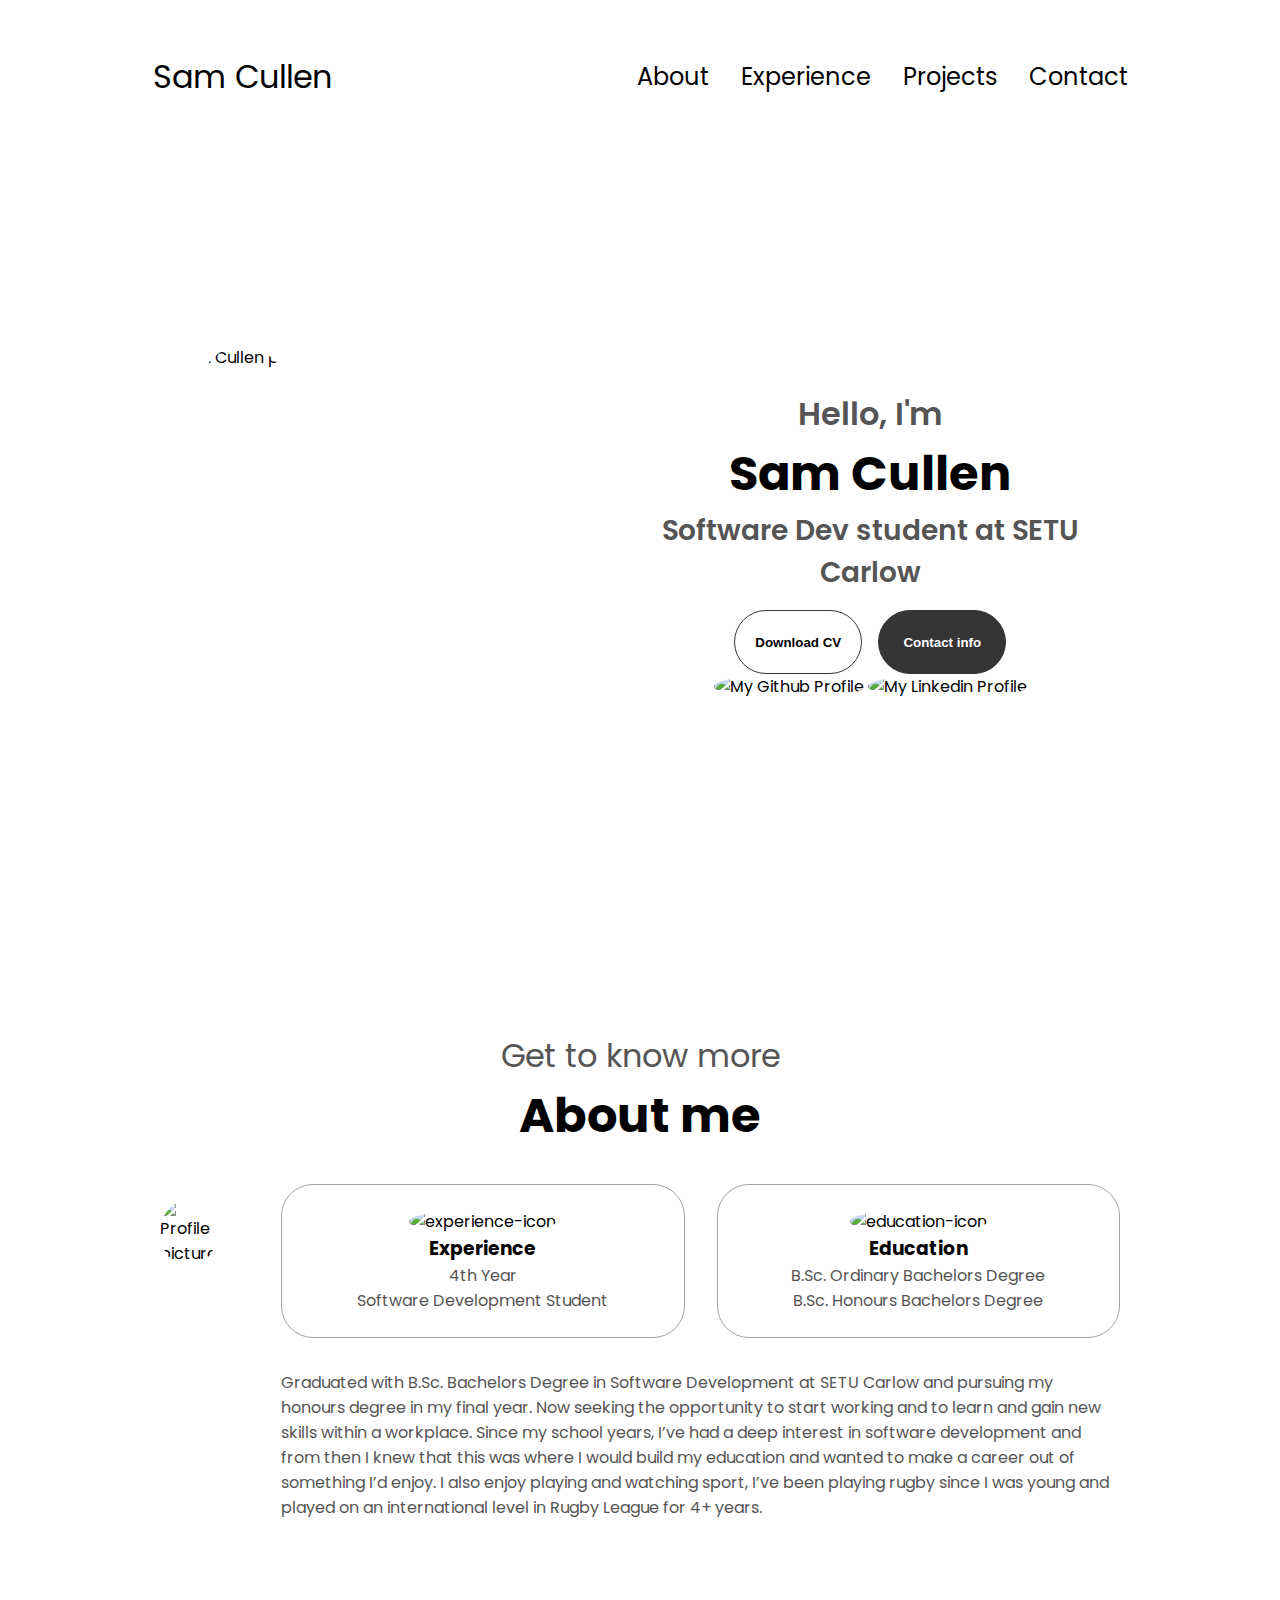
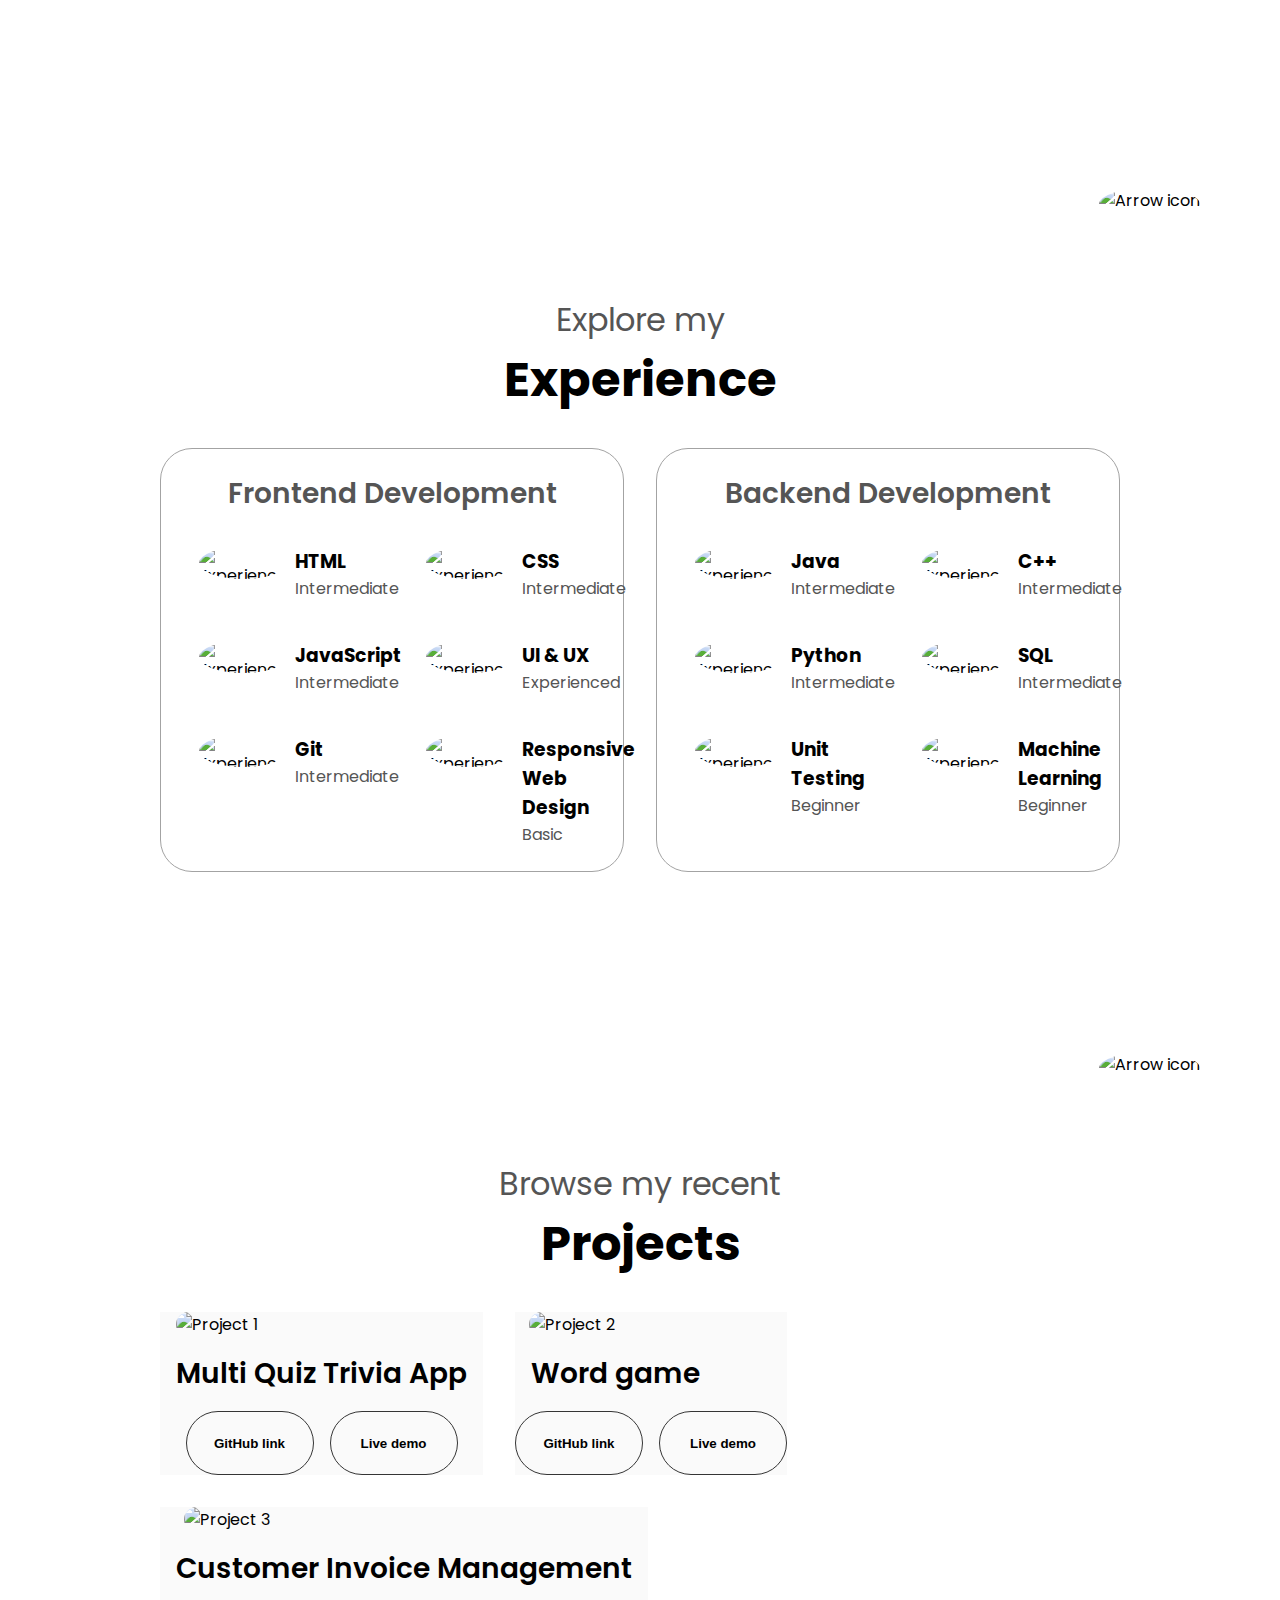
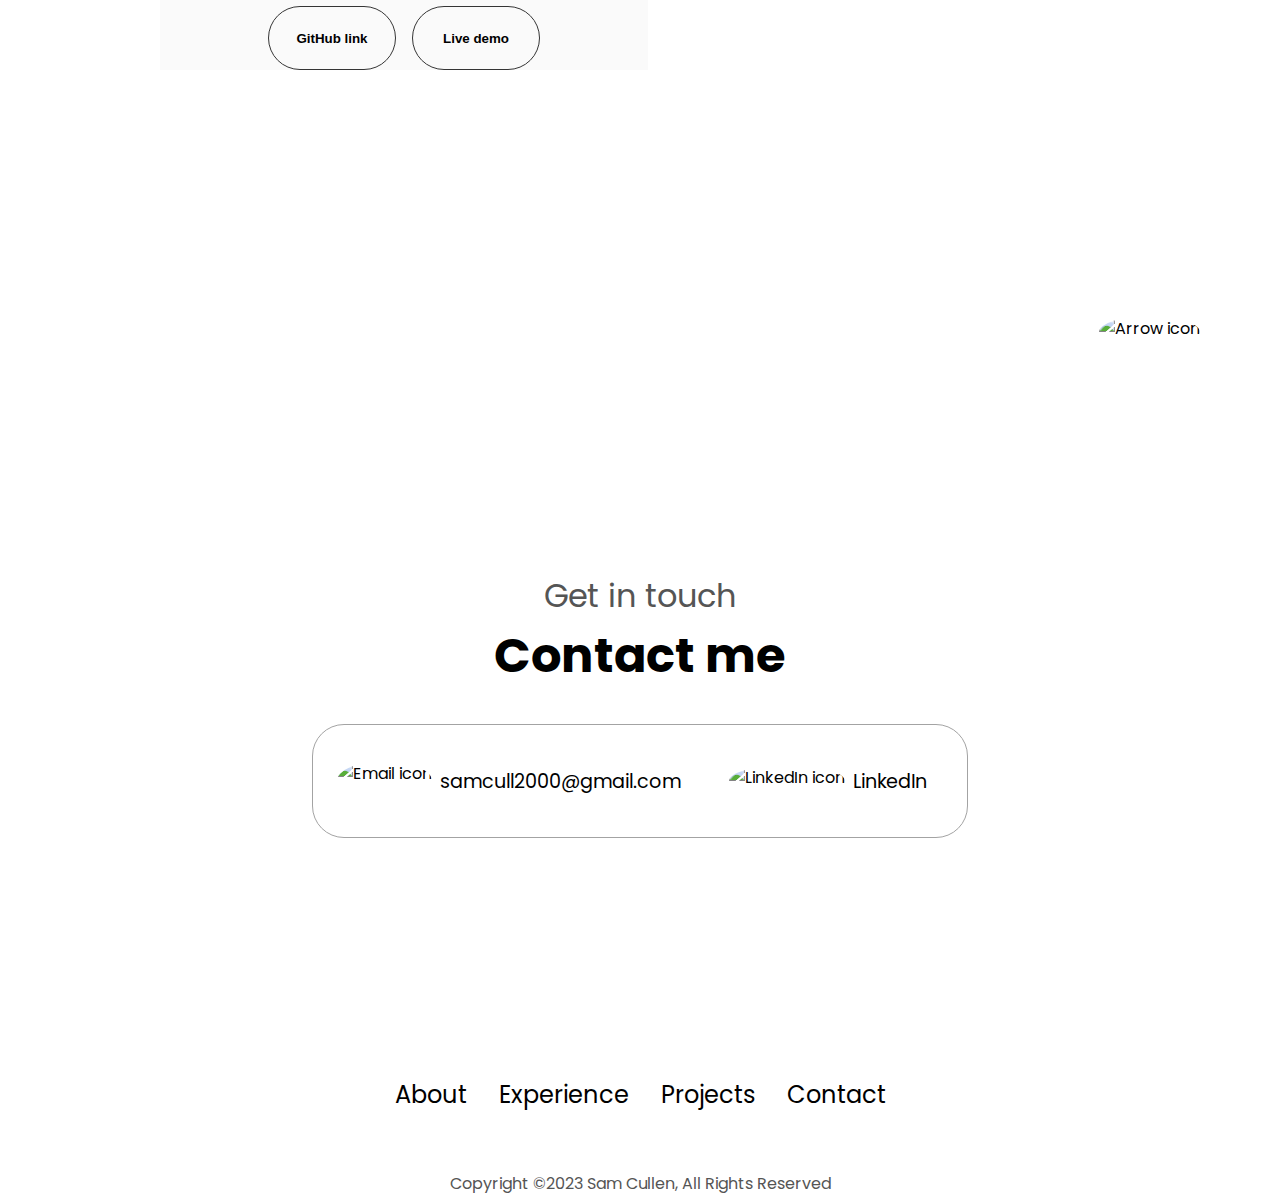
==== index.html @ 0cd9f921 "Portfolio deployment" ====
<!DOCTYPE html>
<html lang="en">

<head>
  <meta charset="UTF-8" />
  <meta name="viewport" content="width=device-width, initial-scale=1.0" />
  <title>My Portfolio</title>
  <link rel="stylesheet" href="style.css" />
  <link rel="stylesheet" href="mediaQ.css" />
</head>

<body>
  <nav id="desktop-nav">
    <div class="logo">Sam Cullen</div>
    <div>
      <ul class="nav-links">
        <li><a href="#about">About</a></li>
        <!-- link to about page -->
        <li><a href="#experience">Experience</a></li>
        <!-- link to about page -->
        <li><a href="#projects">Projects</a></li>
        <!-- link to about page -->
        <li><a href="#contact">Contact</a></li>
        <!-- link to about page -->
      </ul>
    </div>
  </nav>
  <!-- Nav links for hamburger -->
  <nav id="hamburger-nav">
    <div class="logo">Sam Cullen</div>
    <div class="hamburger-menu">
      <div class="hamburger-icon" onclick="toggleMenu()">
        <span></span>
        <span></span>
        <span></span>
      </div>
      <div class="menu-links">
        <li>
          <!-- link to about page -->
          <a href="#about" onclick="toggleMenu()">About</a>
        </li>
        <!-- link to experience page-->
        <li><a href="#experience" onclick="toggleMenu()">Experience</a></li>
        <!-- link to projects page -->
        <li><a href="#projects" onclick="toggleMenu()">Projects</a></li>
        <!-- link to contact page-->
        <li><a href="#contact" onclick="toggleMenu()">Contact</a></li>
      </div>
    </div>
  </nav>
  <!-- Personal photo & Text -->
  <section id="profile"><!-- Open here for Profile-->
    <div class="section__pic-container">
       <img src="./assets/me.jpg" alt="Sam Cullen picture" /> 
    </div>
    <div class="section__text">
      <p class="section__text__p1">Hello, I'm</p>
      <h1 class="title">Sam Cullen</h1>
      <p class="section__text__p2">Software Dev student at SETU Carlow</p>

      <!-- LinkedIn & GitHub buttons-->
      <div class="btn-container">
        <button class="btn btn-color-2" onclick="window.open('./assets/SamCullenCV.pdf')">
          Download CV
        </button>
        <button class="btn btn-color-1" onclick="location.href='./#contact'">
          Contact info
        </button>
      </div>
      <div id="socials=container">
        <img src="./assets/github.png" alt="My Github Profile" class="icon"
          onclick="location.href='https://github.com/SamCull'" />
        <img src="./assets/linkedin.png" alt="My Linkedin Profile" class="icon"
          onclick="location.href='https://www.linkedin.com/in/sam-cullen-489a46221/'" />
      </div>
    </div>
    
    
  </section>
  <!-- Second page -->
  <section id="about"><!-- Open here for About-->
    <p class="section__text__p1">Get to know more</p>
    <h1 class="title">About me</h1>
    <div class="section-container">
      <div class="section_pic-container">
        <img src="./assets/me0.jpg" alt="Profile picture" class="about-pic" /> 
      </div>
      <div class="about_details_container">
        <div class="about-containers">
          <div class="details-containers">
            <img src="./assets/experience.png" alt="experience-icon" class="icon" />
            <h3>Experience</h3>
            <p>
              4th Year <br />
              Software Development Student
            </p>
          </div>
          <div class="details-containers">
            <img src="./assets/education.png" alt="education-icon" class="icon" />
            <h3>Education</h3>
            <p>
              B.Sc. Ordinary Bachelors Degree <br />
              B.Sc. Honours Bachelors Degree
            </p>
          </div>
        </div>
        <div class="text-container">
          <p>
            Graduated with B.Sc. Bachelors Degree in Software Development at
            SETU Carlow and pursuing my honours degree in my final year. Now
            seeking the opportunity to start working and to learn and gain new
            skills within a workplace. Since my school years, I’ve had a deep
            interest in software development and from then I knew that this
            was where I would build my education and wanted to make a career
            out of something I’d enjoy. I also enjoy playing and watching
            sport, I’ve been playing rugby since I was young and played on an
            international level in Rugby League for 4+ years.
          </p>
        </div>
      </div>
    </div>
    <img src="./assets/arrow.png" alt="Arrow icon" class="icon arrow" onclick="location.href='./#experience'" />
  </section>
  <!-- Third page -->
  <section id="experience"> <!-- Open here for Experience -->
    <!-- Creating tables including Front/Back end skills -->
    <p class="section__text__p1"> Explore my</p>
    <h1 class="title">Experience</h1>
    <div class="experience-details-container">
      <div class="about-containers">
        <div class="details-containers">
          <!-- Frontend info -->
          <h2 class="experience-sub-title"> Frontend Development</h2>
          <div class="article-container">
            <article>
              <img src="./assets/checkmark.png" alt="Experience icon" class="icon" />
              <div>
                <h3>HTML</h3>
                <p>Intermediate</p>
              </div>
            </article>
            <article>

              <img src="./assets/checkmark.png" alt="Experience icon" class="icon">
              <div>
                <h3>CSS</h3>
                <p>Intermediate</p>
              </div>
            </article>
            <article>
              <img src="./assets/checkmark.png" alt="Experience icon" class="icon">
              <div>
                <h3>JavaScript </h3>
                <p>Intermediate</p>
              </div>
            </article>
            <article>
              <img src="./assets/checkmark.png" alt="Experience icon" class="icon">
              <div>
                <h3>UI & UX</h3>
                <p>Experienced</p>
              </div>
            </article>
            <article>
              <img src="./assets/checkmark.png" alt="Experience icon" class="icon">
              <div>
                <h3>Git</h3>
                <p>Intermediate</p>
              </div>
            </article>
            <article>
              <img src="./assets/checkmark.png" alt="Experience icon" class="icon">
              <div>
                <h3>Responsive Web Design</h3>
                <p>Basic</p>
              </div>
            </article>
          </div>
        </div>
        <div class="details-containers">
          <!-- Backend info -->
          <h2 class="experience-sub-title"> Backend Development</h2>
          <div class="article-container">
            <article>
              <img src="./assets/checkmark.png" alt="Experience icon" class="icon" />
              <div>
                <h3>Java</h3>
                <p>Intermediate</p>
              </div>
            </article>
            <article>

              <img src="./assets/checkmark.png" alt="Experience icon" class="icon">
              <div>
                <h3>C++</h3>
                <p>Intermediate</p>
              </div>
            </article>
            <article>
              <img src="./assets/checkmark.png" alt="Experience icon" class="icon">
              <div>
                <h3>Python</h3>
                <p>Intermediate</p>
              </div>
            </article>
            <article>
              <img src="./assets/checkmark.png" alt="Experience icon" class="icon">
              <div>
                <h3>SQL</h3>
                <p>Intermediate</p>
              </div>
            </article>
            <article>
              <img src="./assets/checkmark.png" alt="Experience icon" class="icon">
              <div>
                <h3>Unit Testing</h3>
                <p>Beginner</p>
              </div>
            </article>
            <article>
              <img src="./assets/checkmark.png" alt="Experience icon" class="icon">
              <div>
                <h3>Machine Learning</h3>
                <p>Beginner</p>
              </div>
            </article>
          </div>
        </div>
      </div>
    </div>
    <img src="./assets/arrow.png" alt="Arrow icon" class="icon arrow" onclick="location.href='./#projects'" />
  </section>
  <!-- Fourth page -->
  <section id="projects"> <!-- Open here for Projects -->
    <p class="section__text__p1">Browse my recent</p>
    <h1 class="title">Projects</h1>
    <div class="experience-details-container">
      <div class="about-containers">
        <!-- Copy and paste this div to add more projects -->
        <div class="details-container color-container">
          <div class="article-container">
            <img src="./assets/project-1.png" alt="Project 1" class="project-img">
          </div>
          <h2 class="experience-sub-title project-title">Multi Quiz Trivia App</h2>
          <div class="btn-container">
            <button class="btn btn-color-2 project-btn" onclick="location.href='https://github.com/SamCull/CognitiveApp'">
              GitHub link
            </button>
            <button class="btn btn-color-2 project-btn" onclick="location.href='https://github.com/SamCull/CognitiveApp'">
              Live demo
            </button>
          </div>
        </div> <!-- to here -->
        <div class="details-container color-container">
          <div class="article-container">
            <img src="./assets/project-2.png" alt="Project 2" class="project-img">
          </div>
          <h2 class="experience-sub-title project-title">Word game</h2>
          <div class="btn-container">
            <button class="btn btn-color-2 project-btn" onclick="location.href='https://github.com/SamCull/PythonWork'">
              GitHub link
            </button>
            <button class="btn btn-color-2 project-btn" onclick="location.href='https://github.com/SamCull/PythonWork'">
              Live demo
            </button>
          </div>
        </div>
        <div class="details-container color-container">
          <div class="article-container">
            <img src="./assets/project-3.png" alt="Project 3" class="project-img">
          </div>
          <h2 class="experience-sub-title project-title">Customer Invoice Management</h2>
          <div class="btn-container">
            <button class="btn btn-color-2 project-btn" onclick="location.href='https://github.com/SamCull/Java/tree/master/test/src/GUIBUILDER'">
              GitHub link
            </button>
            <button class="btn btn-color-2 project-btn" onclick="location.href='https://github.com/SamCull/Java/tree/master/test/src/GUIBUILDER'">
              Live demo
            </button>
          </div>
        </div>
      </div>
    </div>
    <img src="./assets/arrow.png" alt="Arrow icon" class="icon arrow" onclick="location.href='./#contact'" />
  </section>
  <!-- Fifth page -->
  <section id="contact"> <!-- Open here for Contact-->
    <p class="section__text__p1"> Get in touch</p>
    <h1 class="title">Contact me </h1>
    <div class="contact-info-upper-container">
      <div class="contact-info-container">
        <img src="./assets/email.png" alt="Email icon" class="icon contact-icon email-icon" />
        <p><a href="mailto:examplemail@gmail.com"> samcull2000@gmail.com</a></p>
      </div>
      <div class="contact-info-container">
        <div class="contact-info-container">
          <img src="./assets/linkedin.png" alt="LinkedIn icon" class="icon contact-icon" />
          <p><a href="https://www.linkedin.com/in/sam-cullen-489a46221/"> LinkedIn</a></p>
        </div>
      </div>
    </div>

  </section>
  <footer>
    <nav>
      <div class="nav-links-container">
        <ul class="nav-links">
          <li><a href="#about">About</a></li>
          <!-- link to about page -->
          <li><a href="#experience">Experience</a></li>
          <!-- link to about page -->
          <li><a href="#projects">Projects</a></li>
          <!-- link to about page -->
          <li><a href="#contact">Contact</a></li>
          <!-- link to about page -->
        </ul>
      </div>
    </nav>
    <p>Copyright &#169;2023 Sam Cullen, All Rights Reserved</p>
  </footer>
  <script src="script.js"></script>
</body>

</html>
---- style.css ----
/* GENERAL */
@import url("https://fonts.googleapis.com/css2?family=Poppins:wght@300;400;500;600&display=swap");

* {
  margin: 0;
  padding: 0;
}

body {
  /* Font of page */
  font-family: "Poppins", sans-serif;
}

html {
  scroll-behavior: smooth;
}

p {
  color: rgb(85, 85, 85);
}

img {
  max-width: 100%;
  height: auto;
  border-radius: 50%;  
}

/* Transitions */
a,
.btn {
  transition: all 300ms ease;
}

/* Desktop nav */
nav,
.nav-links {
  display: flex;
}

nav {
  justify-content: space-around;
  align-items: center;
  height: 17vh;
  /*match screen height*/
}

.nav-links {
  /* Gap between menu options */
  gap: 2rem;
  list-style: none;
  font-size: 1.5rem;
}

a {
  /* Nav color */
  color: black;
  text-decoration: none;
  text-decoration-color: white;
}

a:hover {
  /*line under topics*/
  color: grey;
  text-decoration: underline;
  text-underline-offset: 1rem;
  text-decoration-color: 181, 181, 181;
}

.logo {
  font-size: 2rem;
}

.logo:hover {
  cursor: default;
}

/* Hamburger menu */
/* Fixing hamburger to suit screen, shorten to 
hamburger depending on screen size */
#hamburger-nav {
  display: none;
}

.hamburger-menu {
  position: relative;
  display: inline-block;
}

.hamburger-icon {
  display: flex;
  flex-direction: column;
  justify-content: space-between;
  height: 24px;
  width: 30px;
  cursor: pointer;
}

.hamburger-icon span {
  /*hamburger icon details*/
  width: 100%;
  height: 2px;
  background-color: black;
  transition: 0.3 ease-in-out;
}

.menu-links {
  /* Backround of words in hamburger */
  position: absolute;
  top: 100%;
  right: 0;
  background-color: white;
  width: fit-content;
  max-height: 0;
  overflow: hidden;
  transition: all 0.3 ease-in-out;
}

.menu-links a {
  /* Words in hamburger */
  display: block;
  padding: 10px;
  text-align: center;
  font-size: 1.5rem;
  color: black;
  text-decoration: none;
  transition: all 0.3 ease-in-out;
}

.menu-links li {
  list-style: none;
}

/* linked to JS */
.menu-links.open {
  max-height: 300px;
}

.hamburger-icon.open span:first-child {
  transform: rotate(45deg) translate(10px, 5px);
}

.hamburger-icon.open span:nth-child(2) {
  opacity: 0;
}

.hamburger-icon.open span:last-child {
  transform: rotate(-45deg) translate(10px, -5px);
}

.hamburger-icon span:first-child {
  transform: none;
}

.hamburger-icon span:first-child {
  opacity: 1;
}

.hamburger-icon span:first-child {
  transform: none;
}

/* Sections */
section {
  padding-top: 4vh;
  height: 96vh;
  margin: 0 10rem;
  box-sizing: border-box;
  min-height: fit-content;
}

.section-container {
  display: flex;
}

/* Profile */
#profile {
  /*Main text positioning */
  display: flex;
  justify-content: center;
  gap: 5rem;
  height: 80vh;
}

.section__pic-container {
  display: flex;
  height: 600px;
  width: 600px;
  margin: auto 0;
}

.section__text {
  /* Gap betw buttons and icons*/
  align-self: center;
  text-align: center;
}

.section__text p {
  /* Software Dev text */
  font-weight: 600;
}

.section__text__p1 {
  /* Hello I'm text */
  text-align: center;
  font-size: 2rem;
}

.section__text__p2 {
  /* Soft dev text */
  font-size: 1.75rem;
  margin-bottom: 1rem;
}

.title {
  /* Sam Cullen text*/
  font-size: 3rem;
  text-align: center;
}

#socials-container {
  display: flex;
  justify-content: center;
  margin-top: 1rem;
  gap: 1rem;
}

/* Icons */
.icon {
  cursor: pointer;
  height: 2rem;
}

/* Buttons */
.btn-container {
  display: flex;
  justify-content: center;
  gap: 1rem;
}

.btn {
  font-weight: 600;
  transition: all 300ms ease;
  padding: 1rem;
  width: 8rem;
  border-radius: 2rem;
}

.btn-color-1,
.btn-color-2 {
  border: rgb(53, 53, 53) 0.1rem solid;
}

.btn-color-1:hover,
.btn-color-2:hover {
  cursor: pointer;
}

.btn-color-1,
.btn-color-2:hover {
  background: rgb(53, 53, 53);
  color: white;
}

.btn-color-1:hover {
  background: rgb(0, 0, 0);
}

.btn-color-2 {
  background: none;
}

.btn-color-2:hover {
  border: rgb(255, 255, 255) 0.1rem solid;
}

.btn-container {
  gap: 1rem;
}

/* Buttons Download CV & Contact info */
.btn-container {
  display: flex;
  justify-content: center;
  gap: 1rem;
}

.btn {
  /* Download CV text */
  font-weight: 600;
  transition: all 300ms ease;
  padding: 1rem;
  width: 8rem;
  height: 4rem;
  border-radius: 2rem;
  color: black;
}

.btn-color-1,
.btn-color-2 {
  /* Download & Contact buttons */
  border: rgb(53, 53, 53) 0.1rem solid;
}

.btn-color-1:hover,
.btn-color-2:hover {
  cursor: pointer;
}

.btn-color-1,
.btn-color-2:hover {
  /* Contact info*/
  background: rgb(53, 53, 53);
  color: white;
}

.btn-color-1:hover {
  background: rgb(0, 0, 0);
}

.btn-color-2 {
  background: none;
}

.btn-color-2:hover {
  border: rgb(255, 255, 255) 0.1rem solid;
}

.btn-container {
  gap: 1rem;
}

/* Page 2 */
/* ABOUT SECTION */

#about {
  position: relative;
}

.about-containers {
  gap: 2rem;
  margin-bottom: 2rem;
  margin-top: 2rem;
}

.about-details-container {
  justify-content: center;
  flex-direction: column;
}

.about-containers,
.about-details-container {
  display: flex;
}

.about-pic {
  margin-top: 3rem;
  border-radius: 50%;
  height: 45vh;
  /* edit in/out */
  width: 220vh;
  /* edit in/out */
  
}

.arrow {
  position: absolute;
  right: -5rem;
  bottom: 2.5rem;
}


.details-containers {
  /* Experience tab in About page*/
  padding: 1.5rem;
  flex: 1;
  background: white;
  border-radius: 2rem;
  border: rgb(53, 53, 53) 0.1rem solid;
  border-color: rgb(163, 163, 163);
  text-align: center;
}

.section-container {
  /*About pic and text */
  gap: 4rem;
  height: 80%;
}

.section__pic-container {
  height: 400px;
  width: 400px;
  margin: auto 0;
}

/* Experience section */
#experience {
  position: relative;
}

.experience-sub-title {
  /* Front/Backend Text */
  color: rgb(85, 85, 85);
  font-weight: 600;
  font-size: 1.75rem;
  margin-bottom: 2rem;
}

.experience-details-container {
  display: flex;
  justify-content: center;
  flex-direction: column;
}

.article-container {
  /* Content inside box */
  /* Skills wrap under eachother to fit more */
  display: flex;
  text-align: initial;
  flex-wrap: wrap;
  flex-direction: row;
  gap: 2.5rem;
  justify-content: space-around;
}

article {
  /*Distance between icon and skills */
  display: flex;
  width: 10rem;
  justify-content: space-around;
  gap: 0.5rem;
}

article .icon {
  cursor: default;
}

/* Projects section */
#projects{
  position: relative;
}
.color-container{
  border-color: rgb(163, 163, 163);
  background: rgb(250, 250, 250);
}
.project-img{
  border-radius: 2rem;
  width: 90%;
  height: 90%;
}
.project-title{
margin: 1rem;
color: black;
}
.project.btn{
  color:black;
  border-color: rgb(163, 163, 163);
}

/* Contact section */
#contact {
  display: flex;
  justify-content: center;
  flex-direction:  column;
  height: 70vh;
}
.contact-info-upper-container{
  display: flex;
  justify-content: center;
  border-radius: 2rem;
  border: rgb(53, 53, 53) 0.1rem solid;
  border-color: rgb(163, 163, 163);
  background: (250,250,250);
  margin: 2rem auto;
  padding: 0.5rem;
}
.contact-info-container{
  display: flex;
  align-items: center;
  justify-content: center;
  gap: 0.5rem;
  margin: 1rem;
}
.contact-info-container p{
  font-size: larger;
}
.contact-icon{
  cursor:default;
}
.email-icon{
  height: 2.5rem;
}
/* Footer section */
footer{
  height: 26vg;
  margin: 0 1rem;
}
footer p{
  text-align: center;
}
---- mediaQ.css ----
@media screen and (max-width:1400px){ /* for mobile/desktop - fixes page to screen */
#profile{
    height: 83vh;
    margin-bottom: 6rem;
}
.about-containers{
    flex-wrap: wrap;
}
}



@media screen and (max-width:1200px){ /* for mobile/desktop - fixes page to screen */
    #desktop-nav{
        display: none;
    }
    #hamburger-nav{
        display: flex;
    }
    #experience, .experience-details-container{
        margin-top: 2rem;
    }
    #profile, .section-container{
        display: block;
    }
    .arrow{
        display: none;
    }
    section, .section-container{
        height: fit-content;
    }
    section{
        margin: 0 5%;
    }
    .section__pic-container{
        width: 275px;
        height: 275px;
        margin: 0 auto 2rem;
    }
    .about-containers{
        margin-top: 0;
    }
}

@media screen and (max-width:1200px){ /* for mobile/desktop - fixes page to screen */
#contact, footer{
    height: 40vh;
}
#profile{
    height: 83vh;
    margin-bottom: 0;
}
article{
    font-size: 1rem;
}
footer nav{
    height: fit-content;
    margin-bottom: 2rem;
}
.about-containers, .contact-info-upper-container, .btn-container{
    flex-wrap: wrap;
}
.contact-info-container{
    margin: 0;
}
.contact-info-container p, .nav-links li a {
    font-size: 1rem;
}
.experience-sub-title{
    font-size: 1.25rem;
}
.logo{
    font-size: 1.5rem;
}
.nav-links{
    flex-direction: column;
    gap:0.5rem;
    text-align: center;
}
.section__pic-container{
    width: auto;
    height: 46vw;
    justify-content: center;
}
.section__text__p2{
    font-size: 1.25rem;
}
.title{
    font-size: 2rem;
}
.text-container{
    text-align: justify;
}
}
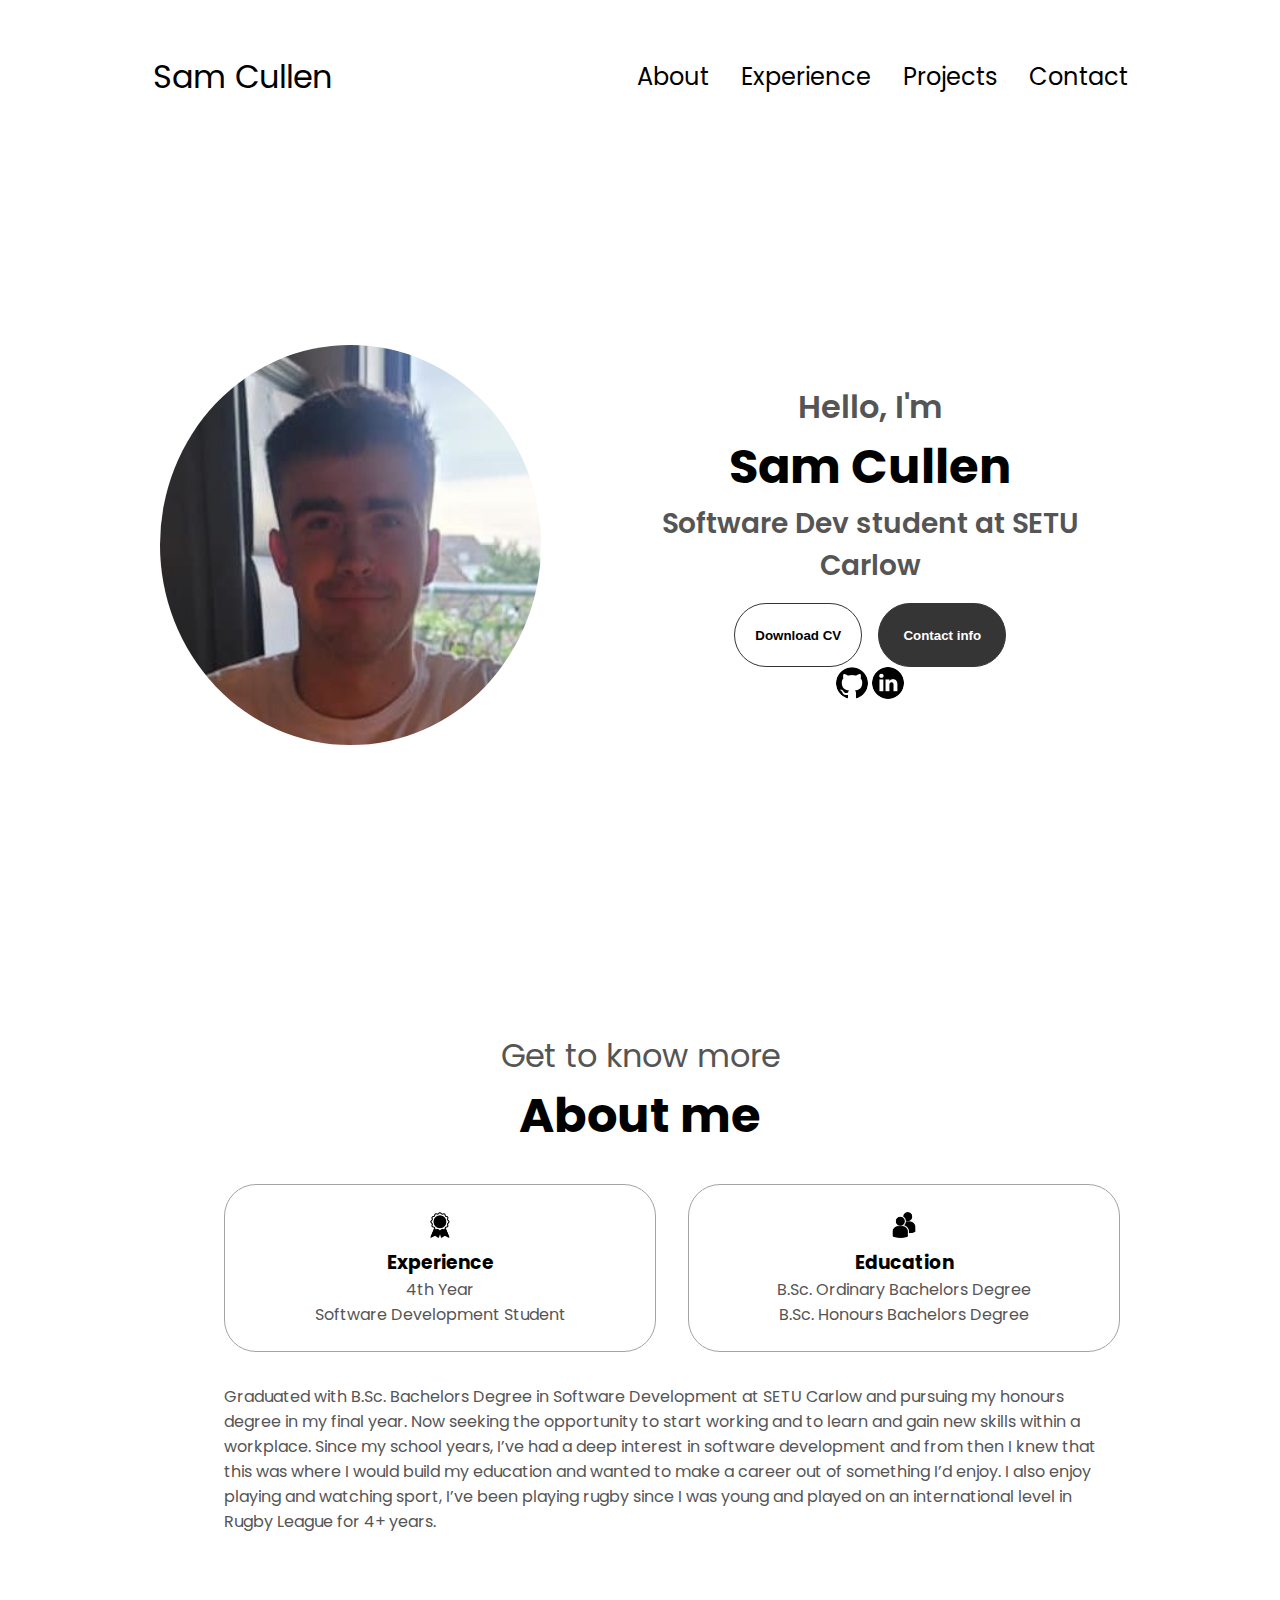
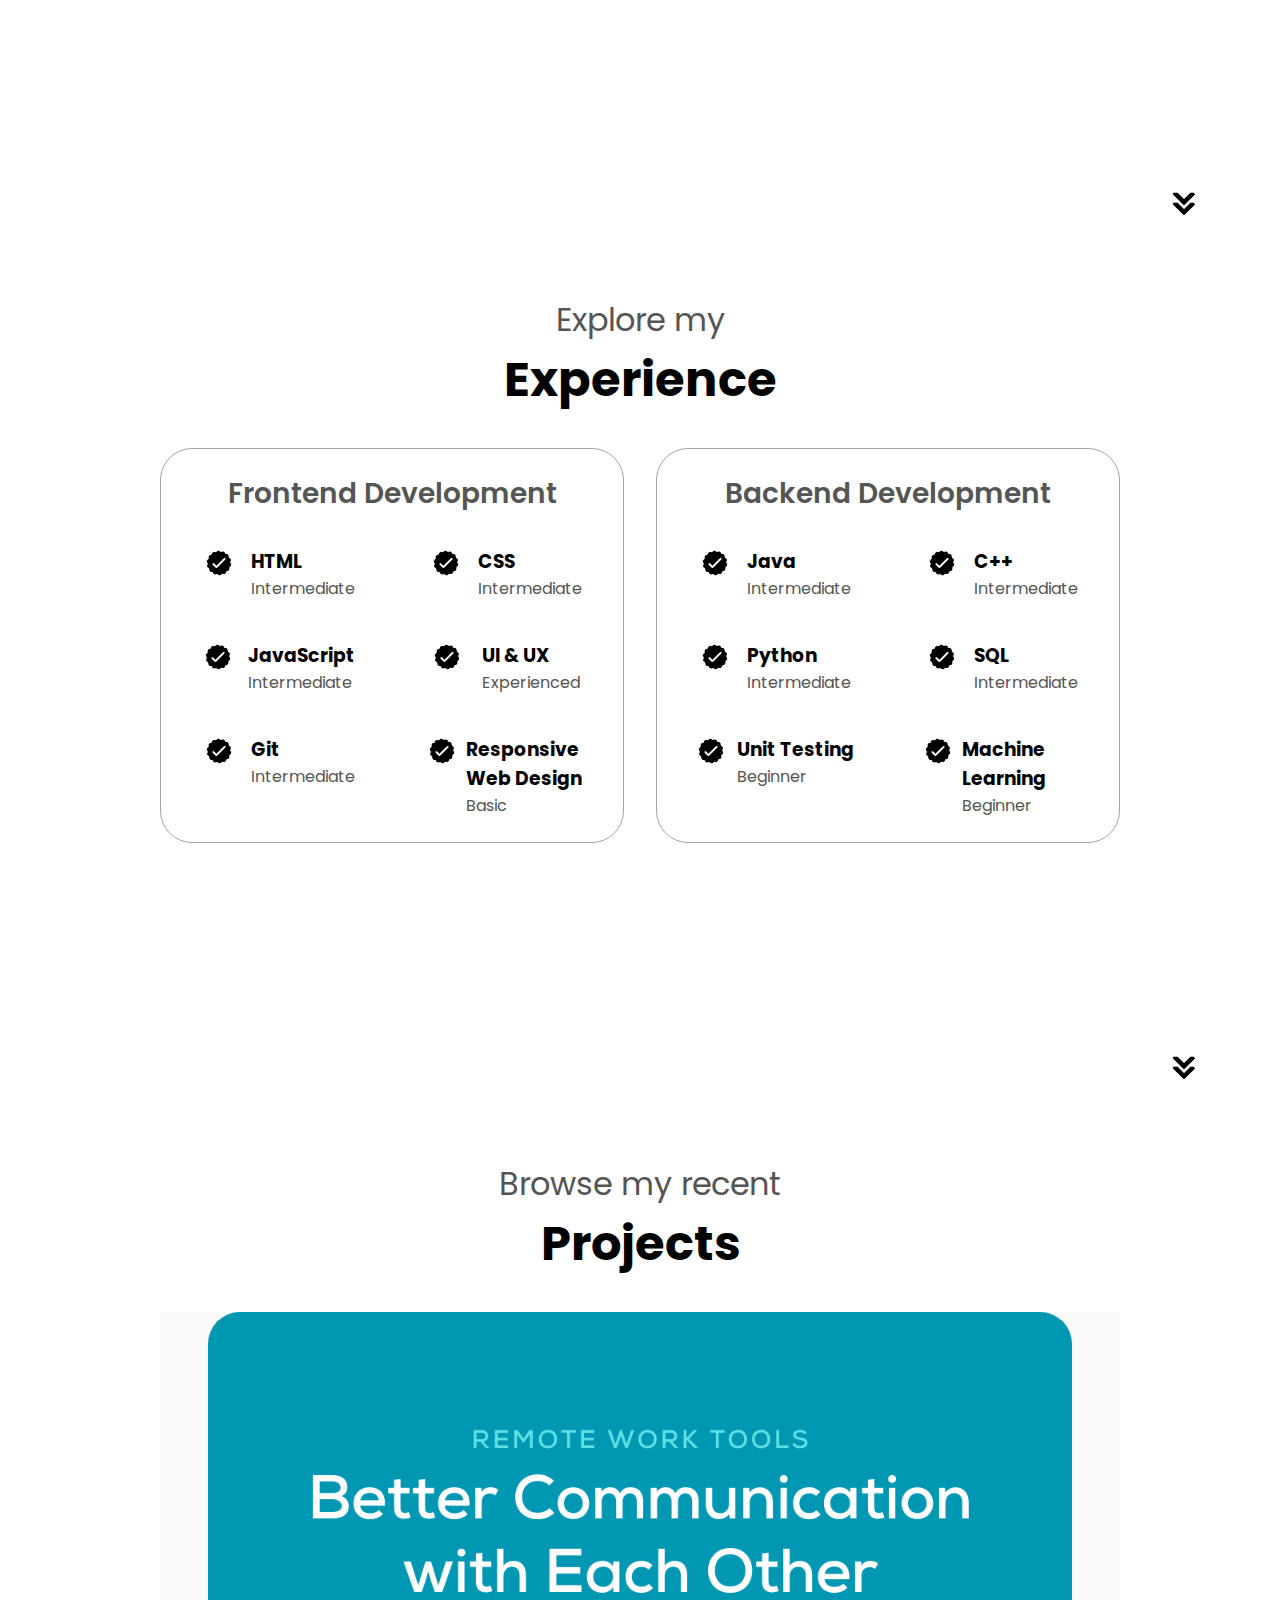
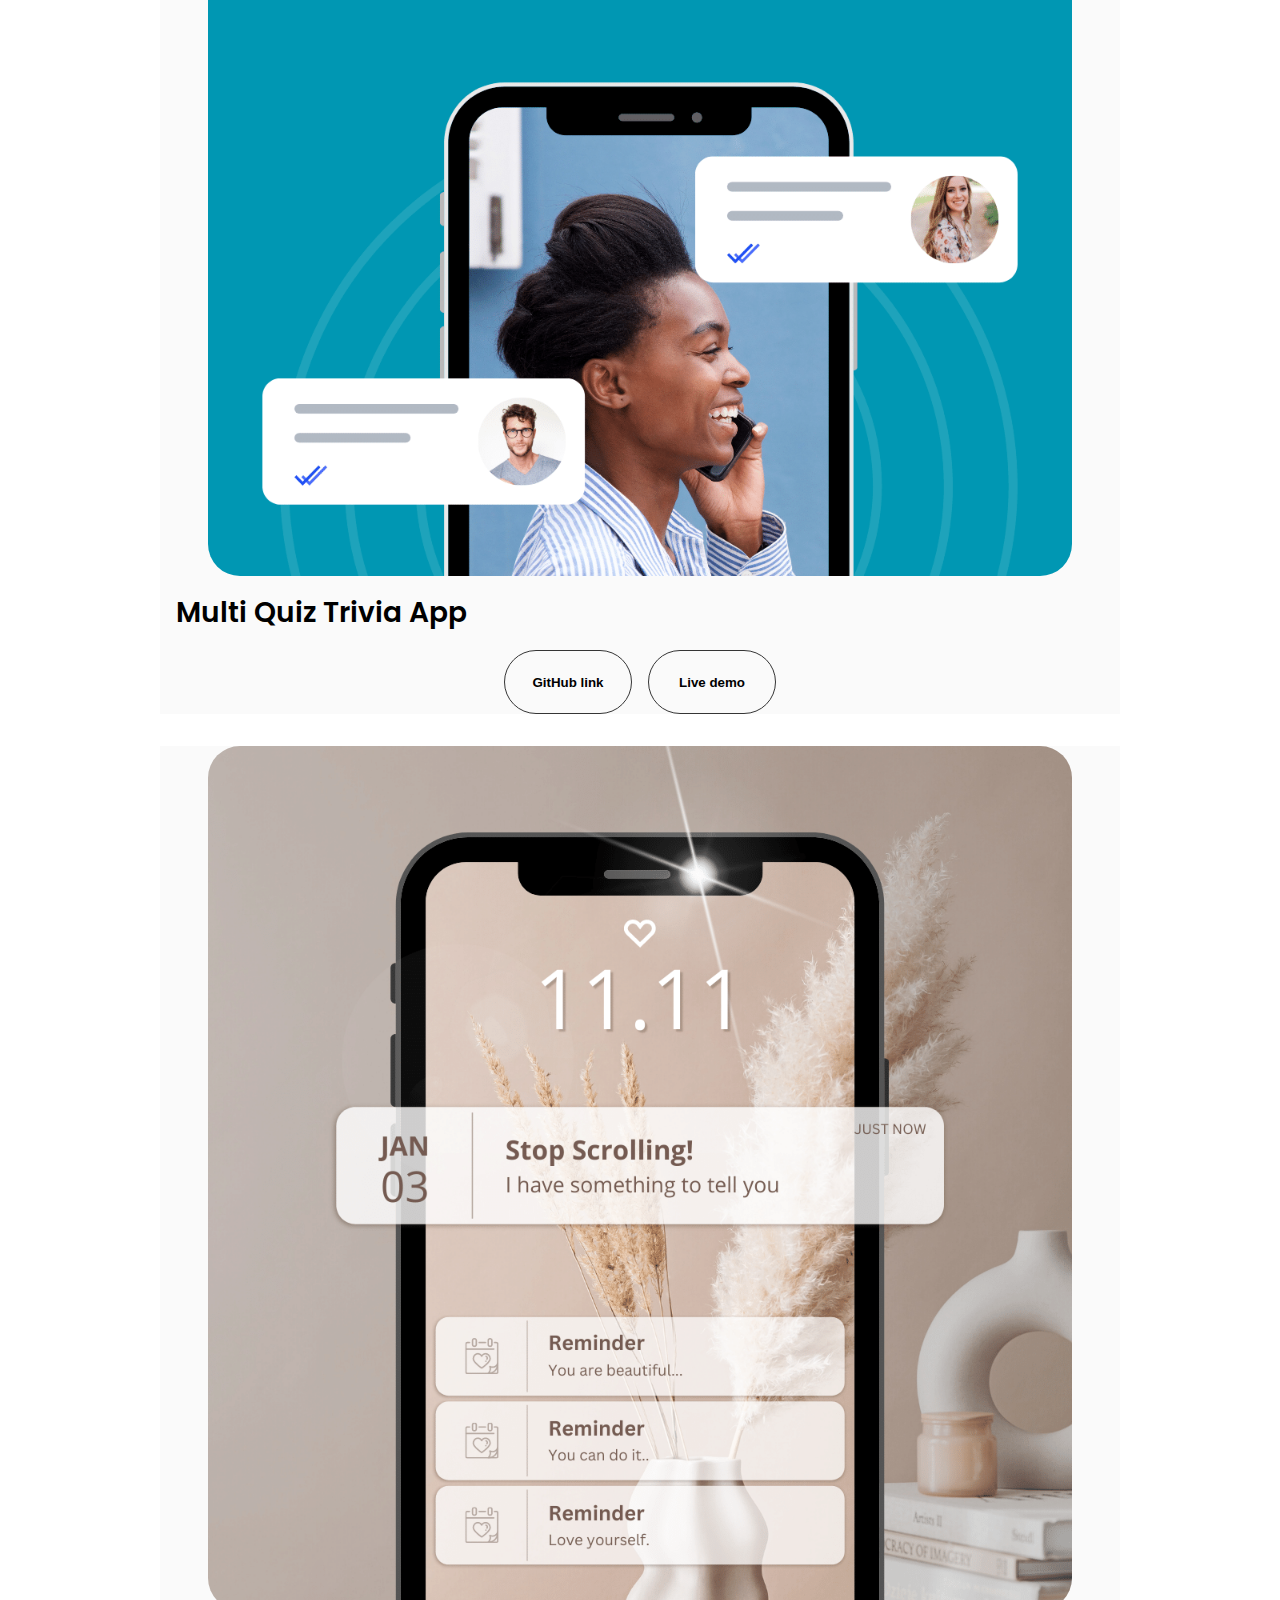
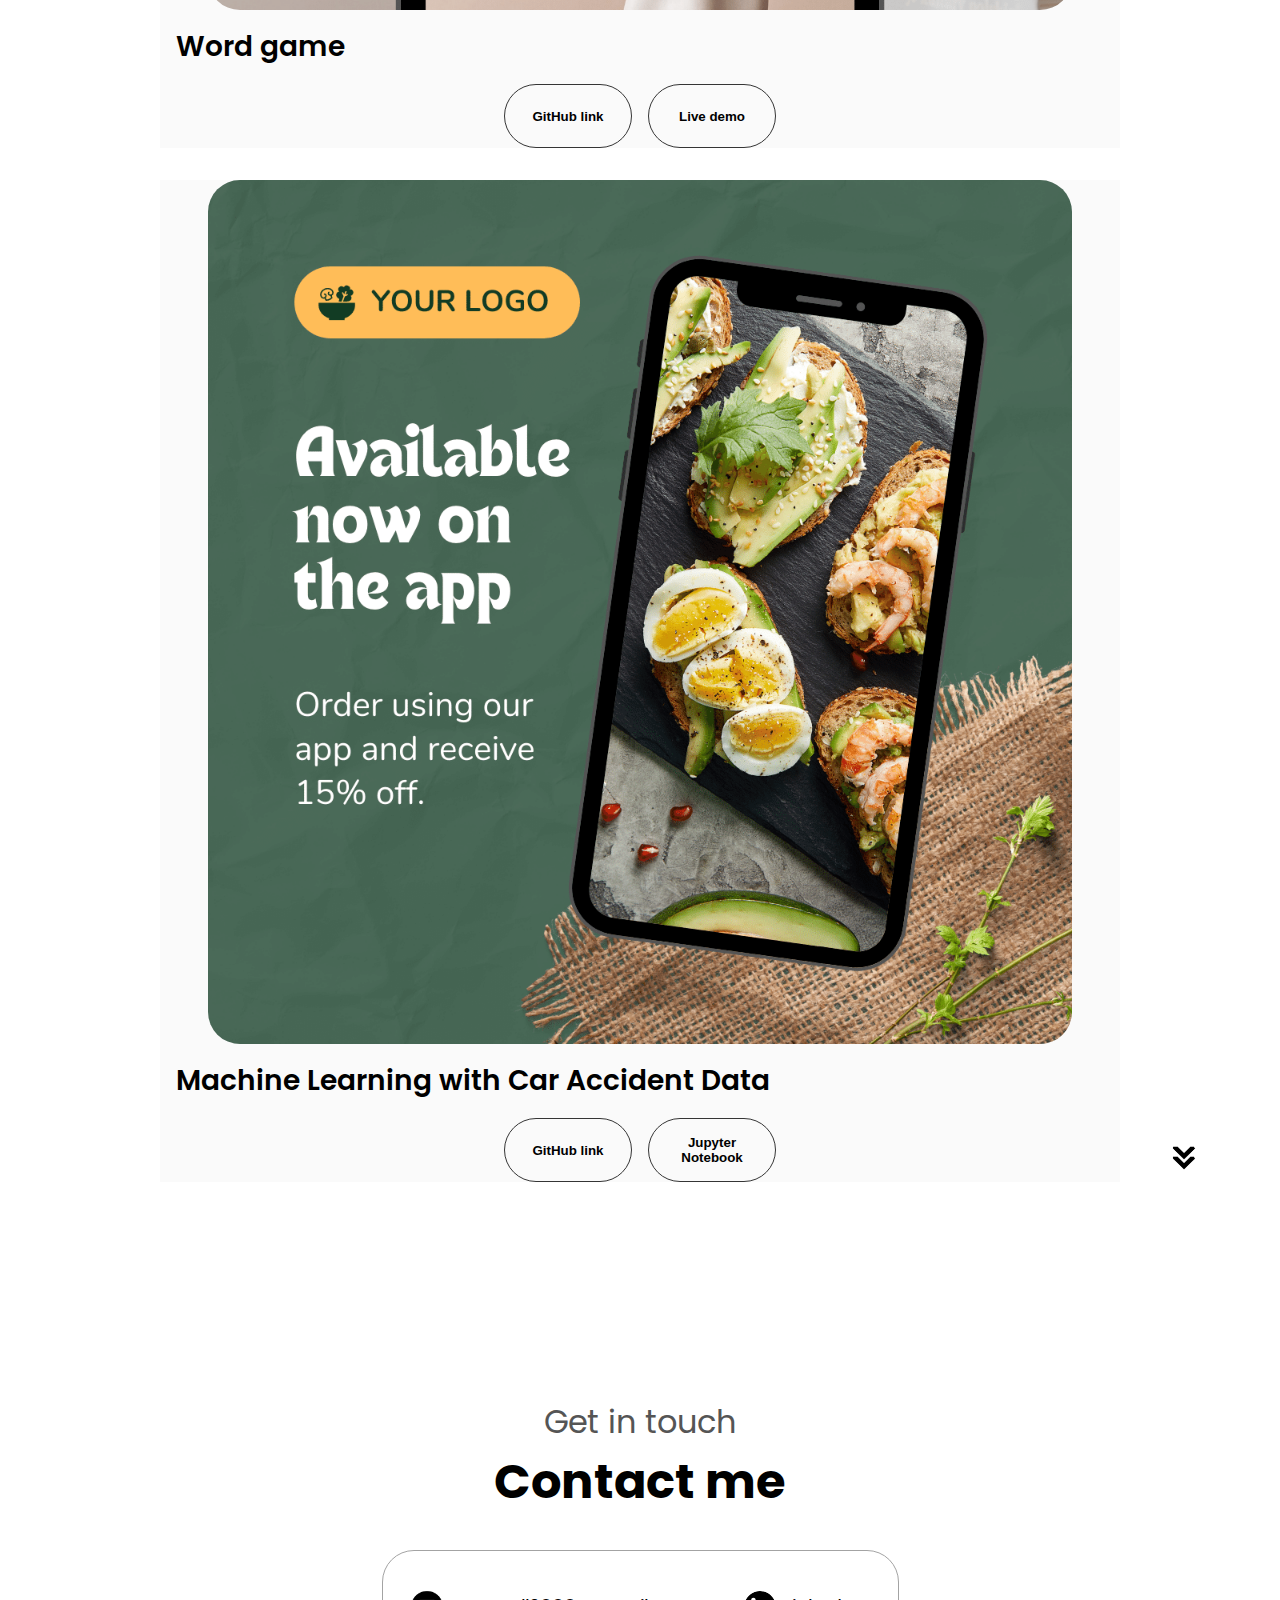
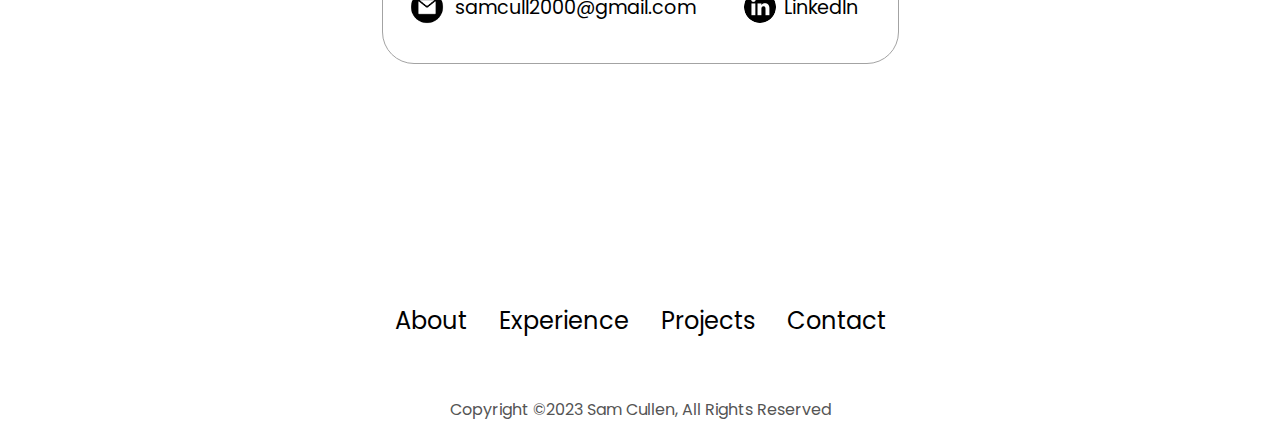
==== commit aca78928: "Updated portfolio" ====
--- a/index.html
+++ b/index.html
@@ -8,7 +8,39 @@
   <link rel="stylesheet" href="style.css" />
   <link rel="stylesheet" href="mediaQ.css" />
 </head>
-
+<!--
+<title>Toggle - Dark Theme</title>
+  <link rel="stylesheet" href="https://use.fontawesome.com/releases/v5.0.7/css/all.css">
+</head>
+<style>
+/* Toggle Dark Theme */
+#theme-btn {
+  font-size: 1.5rem;
+  cursor: pointer;
+  color: #596AFF;
+}
+#theme-btn:hover {
+  color: #BB86FC;
+}
+.changeTheme {
+  background: #1D1E22;
+  color: #eee;
+}
+</style>
+<body>
+  <div id="theme-btn" class="far fa-moon"></div>
+<script>
+const themeBtn = document.getElementById("theme-btn");
+themeBtn.onclick = () => {
+  themeBtn.classList.toggle("fa-sun");
+  if (themeBtn.classList.contains("fa-sun")) {
+    document.body.classList.add("changeTheme");
+  } else {
+    document.body.classList.remove("changeTheme");
+  }
+}
+</script>
+-->
 <body>
   <nav id="desktop-nav">
     <div class="logo">Sam Cullen</div>
@@ -83,7 +115,7 @@
     <h1 class="title">About me</h1>
     <div class="section-container">
       <div class="section_pic-container">
-        <img src="./assets/me0.jpg" alt="Profile picture" class="about-pic" /> 
+        <!-- <img src="./assets/me0.jpg" alt="Profile picture" class="about-pic" /> -->
       </div>
       <div class="about_details_container">
         <div class="about-containers">
@@ -243,10 +275,10 @@
           </div>
           <h2 class="experience-sub-title project-title">Multi Quiz Trivia App</h2>
           <div class="btn-container">
-            <button class="btn btn-color-2 project-btn" onclick="location.href='https://github.com/SamCull/CognitiveApp'">
+            <button class="btn btn-color-2 project-btn" onclick="window.open('https://github.com/SamCull/CognitiveApp', '_blank')">
               GitHub link
             </button>
-            <button class="btn btn-color-2 project-btn" onclick="location.href='https://github.com/SamCull/CognitiveApp'">
+            <button class="btn btn-color-2 project-btn" onclick="window.open('https://github.com/SamCull/CognitiveApp', '_blank')">
               Live demo
             </button>
           </div>
@@ -257,10 +289,10 @@
           </div>
           <h2 class="experience-sub-title project-title">Word game</h2>
           <div class="btn-container">
-            <button class="btn btn-color-2 project-btn" onclick="location.href='https://github.com/SamCull/PythonWork'">
+            <button class="btn btn-color-2 project-btn" onclick="window.open('https://github.com/SamCull/PythonWork', '_blank')">
               GitHub link
             </button>
-            <button class="btn btn-color-2 project-btn" onclick="location.href='https://github.com/SamCull/PythonWork'">
+            <button class="btn btn-color-2 project-btn" onclick="window.open('https://github.com/SamCull/PythonWork', '_blank')">
               Live demo
             </button>
           </div>
@@ -269,13 +301,13 @@
           <div class="article-container">
             <img src="./assets/project-3.png" alt="Project 3" class="project-img">
           </div>
-          <h2 class="experience-sub-title project-title">Customer Invoice Management</h2>
+          <h2 class="experience-sub-title project-title">Machine Learning with Car Accident Data</h2>
           <div class="btn-container">
-            <button class="btn btn-color-2 project-btn" onclick="location.href='https://github.com/SamCull/Java/tree/master/test/src/GUIBUILDER'">
+            <button class="btn btn-color-2 project-btn" onclick="window.open('https://github.com/SamCull/DataScience', '_blank')">
               GitHub link
             </button>
-            <button class="btn btn-color-2 project-btn" onclick="location.href='https://github.com/SamCull/Java/tree/master/test/src/GUIBUILDER'">
-              Live demo
+            <button class="btn btn-color-2 project-btn" onclick="window.open('https://github.com/SamCull/DataScience/blob/main/carAccidentData.ipynb', '_blank')">
+            Jupyter Notebook
             </button>
           </div>
         </div>
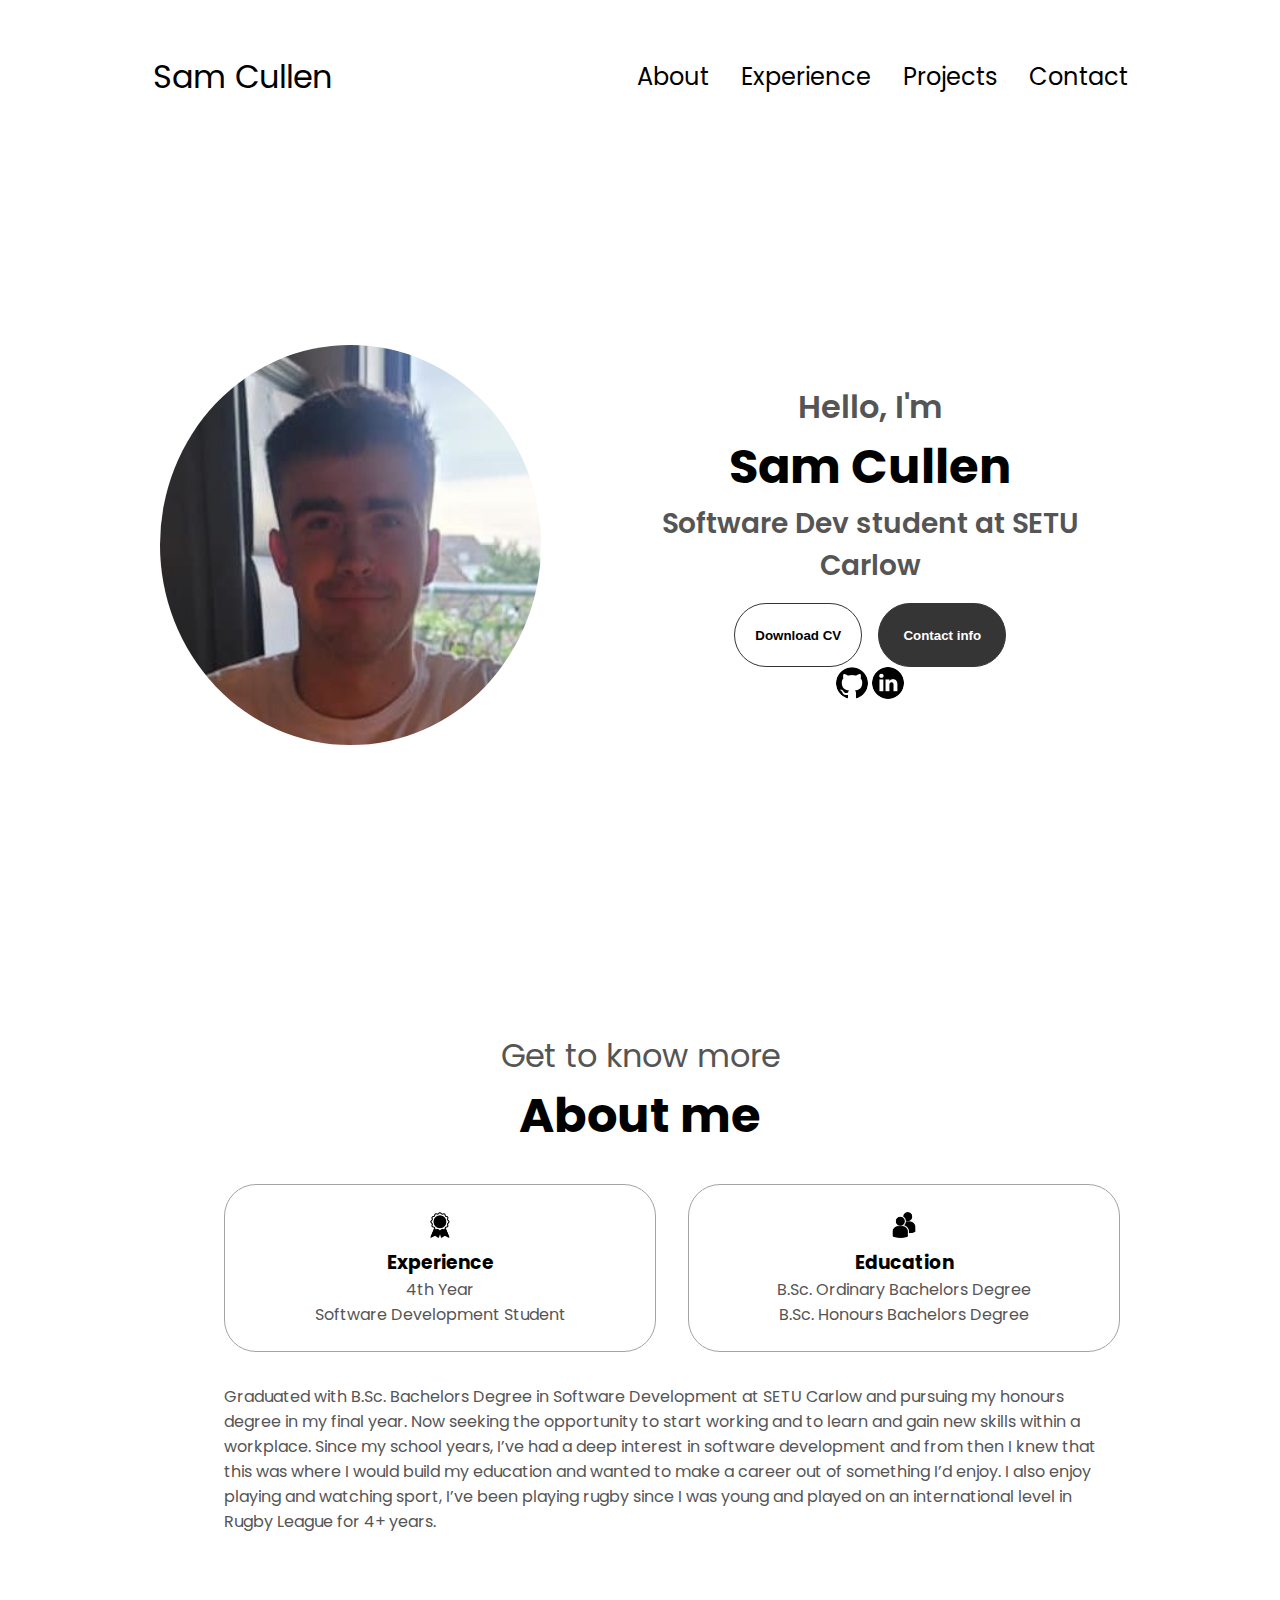
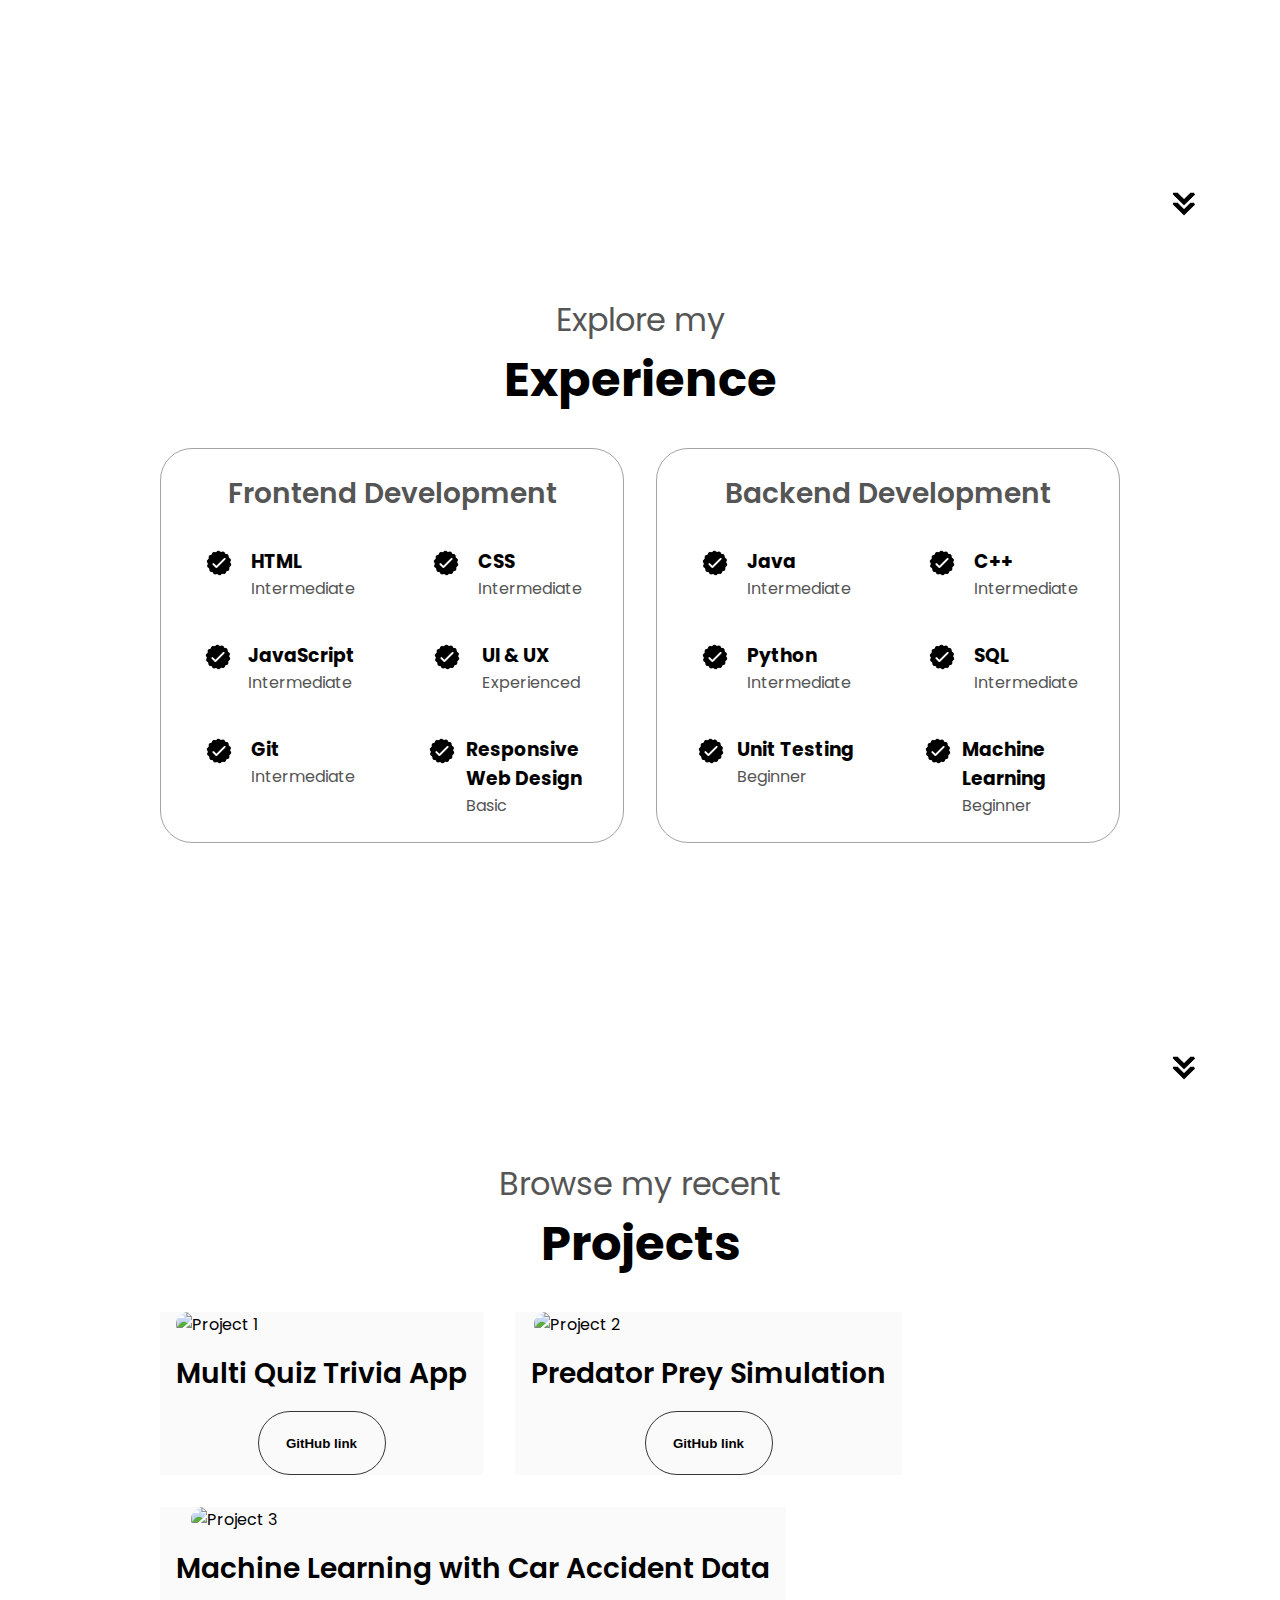
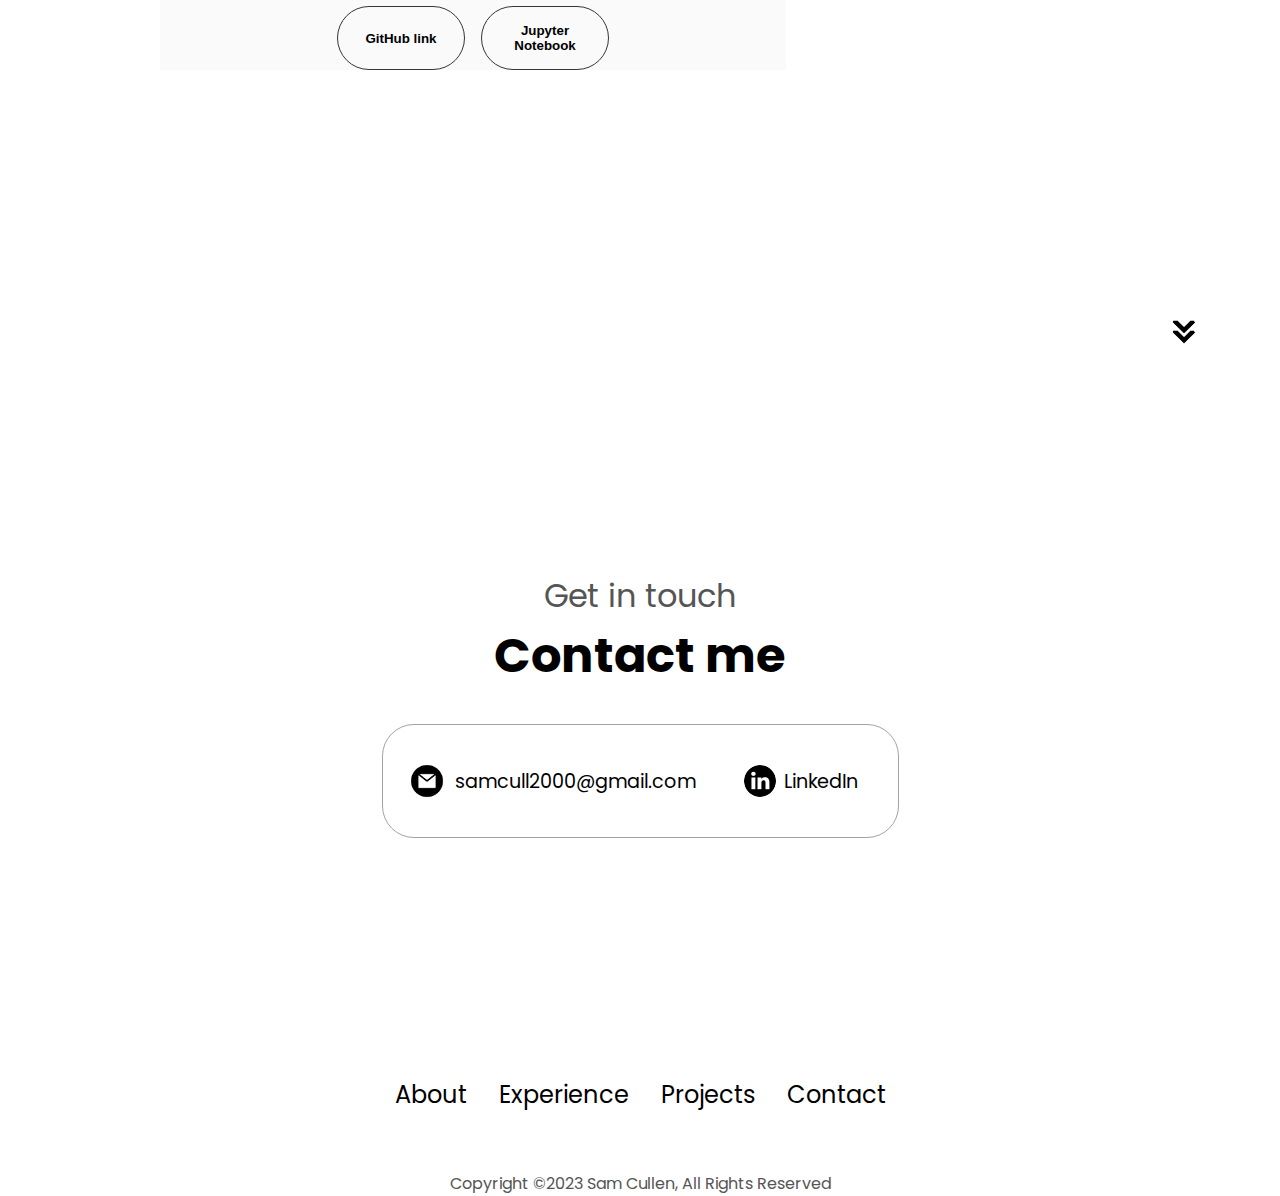
==== commit bd0233dd: "Added new images to projects matching the project" ====
--- a/index.html
+++ b/index.html
@@ -8,39 +8,6 @@
   <link rel="stylesheet" href="style.css" />
   <link rel="stylesheet" href="mediaQ.css" />
 </head>
-<!--
-<title>Toggle - Dark Theme</title>
-  <link rel="stylesheet" href="https://use.fontawesome.com/releases/v5.0.7/css/all.css">
-</head>
-<style>
-/* Toggle Dark Theme */
-#theme-btn {
-  font-size: 1.5rem;
-  cursor: pointer;
-  color: #596AFF;
-}
-#theme-btn:hover {
-  color: #BB86FC;
-}
-.changeTheme {
-  background: #1D1E22;
-  color: #eee;
-}
-</style>
-<body>
-  <div id="theme-btn" class="far fa-moon"></div>
-<script>
-const themeBtn = document.getElementById("theme-btn");
-themeBtn.onclick = () => {
-  themeBtn.classList.toggle("fa-sun");
-  if (themeBtn.classList.contains("fa-sun")) {
-    document.body.classList.add("changeTheme");
-  } else {
-    document.body.classList.remove("changeTheme");
-  }
-}
-</script>
--->
 <body>
   <nav id="desktop-nav">
     <div class="logo">Sam Cullen</div>
@@ -80,7 +47,8 @@
       </div>
     </div>
   </nav>
-  <!-- Personal photo & Text -->
+
+  <!-- First page -->
   <section id="profile"><!-- Open here for Profile-->
     <div class="section__pic-container">
        <img src="./assets/me.jpg" alt="Sam Cullen picture" /> 
@@ -262,6 +230,7 @@
     </div>
     <img src="./assets/arrow.png" alt="Arrow icon" class="icon arrow" onclick="location.href='./#projects'" />
   </section>
+
   <!-- Fourth page -->
   <section id="projects"> <!-- Open here for Projects -->
     <p class="section__text__p1">Browse my recent</p>
@@ -271,35 +240,31 @@
         <!-- Copy and paste this div to add more projects -->
         <div class="details-container color-container">
           <div class="article-container">
-            <img src="./assets/project-1.png" alt="Project 1" class="project-img">
+            <img src="./assets/multiQuiz.jpg" alt="Project 1" class="project-img">
           </div>
           <h2 class="experience-sub-title project-title">Multi Quiz Trivia App</h2>
           <div class="btn-container">
             <button class="btn btn-color-2 project-btn" onclick="window.open('https://github.com/SamCull/CognitiveApp', '_blank')">
               GitHub link
             </button>
-            <button class="btn btn-color-2 project-btn" onclick="window.open('https://github.com/SamCull/CognitiveApp', '_blank')">
-              Live demo
-            </button>
           </div>
         </div> <!-- to here -->
+
         <div class="details-container color-container">
           <div class="article-container">
-            <img src="./assets/project-2.png" alt="Project 2" class="project-img">
-          </div>
-          <h2 class="experience-sub-title project-title">Word game</h2>
+            <img src="./assets/predatorprey.jpg" alt="Project 2" class="project-img">
+          </div>
+          <h2 class="experience-sub-title project-title">Predator Prey Simulation</h2>
           <div class="btn-container">
-            <button class="btn btn-color-2 project-btn" onclick="window.open('https://github.com/SamCull/PythonWork', '_blank')">
+            <button class="btn btn-color-2 project-btn" onclick="window.open('https://github.com/SamCull/Wa-tor', '_blank')">
               GitHub link
             </button>
-            <button class="btn btn-color-2 project-btn" onclick="window.open('https://github.com/SamCull/PythonWork', '_blank')">
-              Live demo
-            </button>
-          </div>
-        </div>
+          </div>
+        </div>
+
         <div class="details-container color-container">
           <div class="article-container">
-            <img src="./assets/project-3.png" alt="Project 3" class="project-img">
+            <img src="./assets/machinglearning.jpg" alt="Project 3" class="project-img">
           </div>
           <h2 class="experience-sub-title project-title">Machine Learning with Car Accident Data</h2>
           <div class="btn-container">
@@ -315,6 +280,7 @@
     </div>
     <img src="./assets/arrow.png" alt="Arrow icon" class="icon arrow" onclick="location.href='./#contact'" />
   </section>
+
   <!-- Fifth page -->
   <section id="contact"> <!-- Open here for Contact-->
     <p class="section__text__p1"> Get in touch</p>
@@ -327,7 +293,7 @@
       <div class="contact-info-container">
         <div class="contact-info-container">
           <img src="./assets/linkedin.png" alt="LinkedIn icon" class="icon contact-icon" />
-          <p><a href="https://www.linkedin.com/in/sam-cullen-489a46221/"> LinkedIn</a></p>
+          <p><a href="https://www.linkedin.com/in/sam-cullen-489a46221/" target="_blank">LinkedIn</a></p>
         </div>
       </div>
     </div>
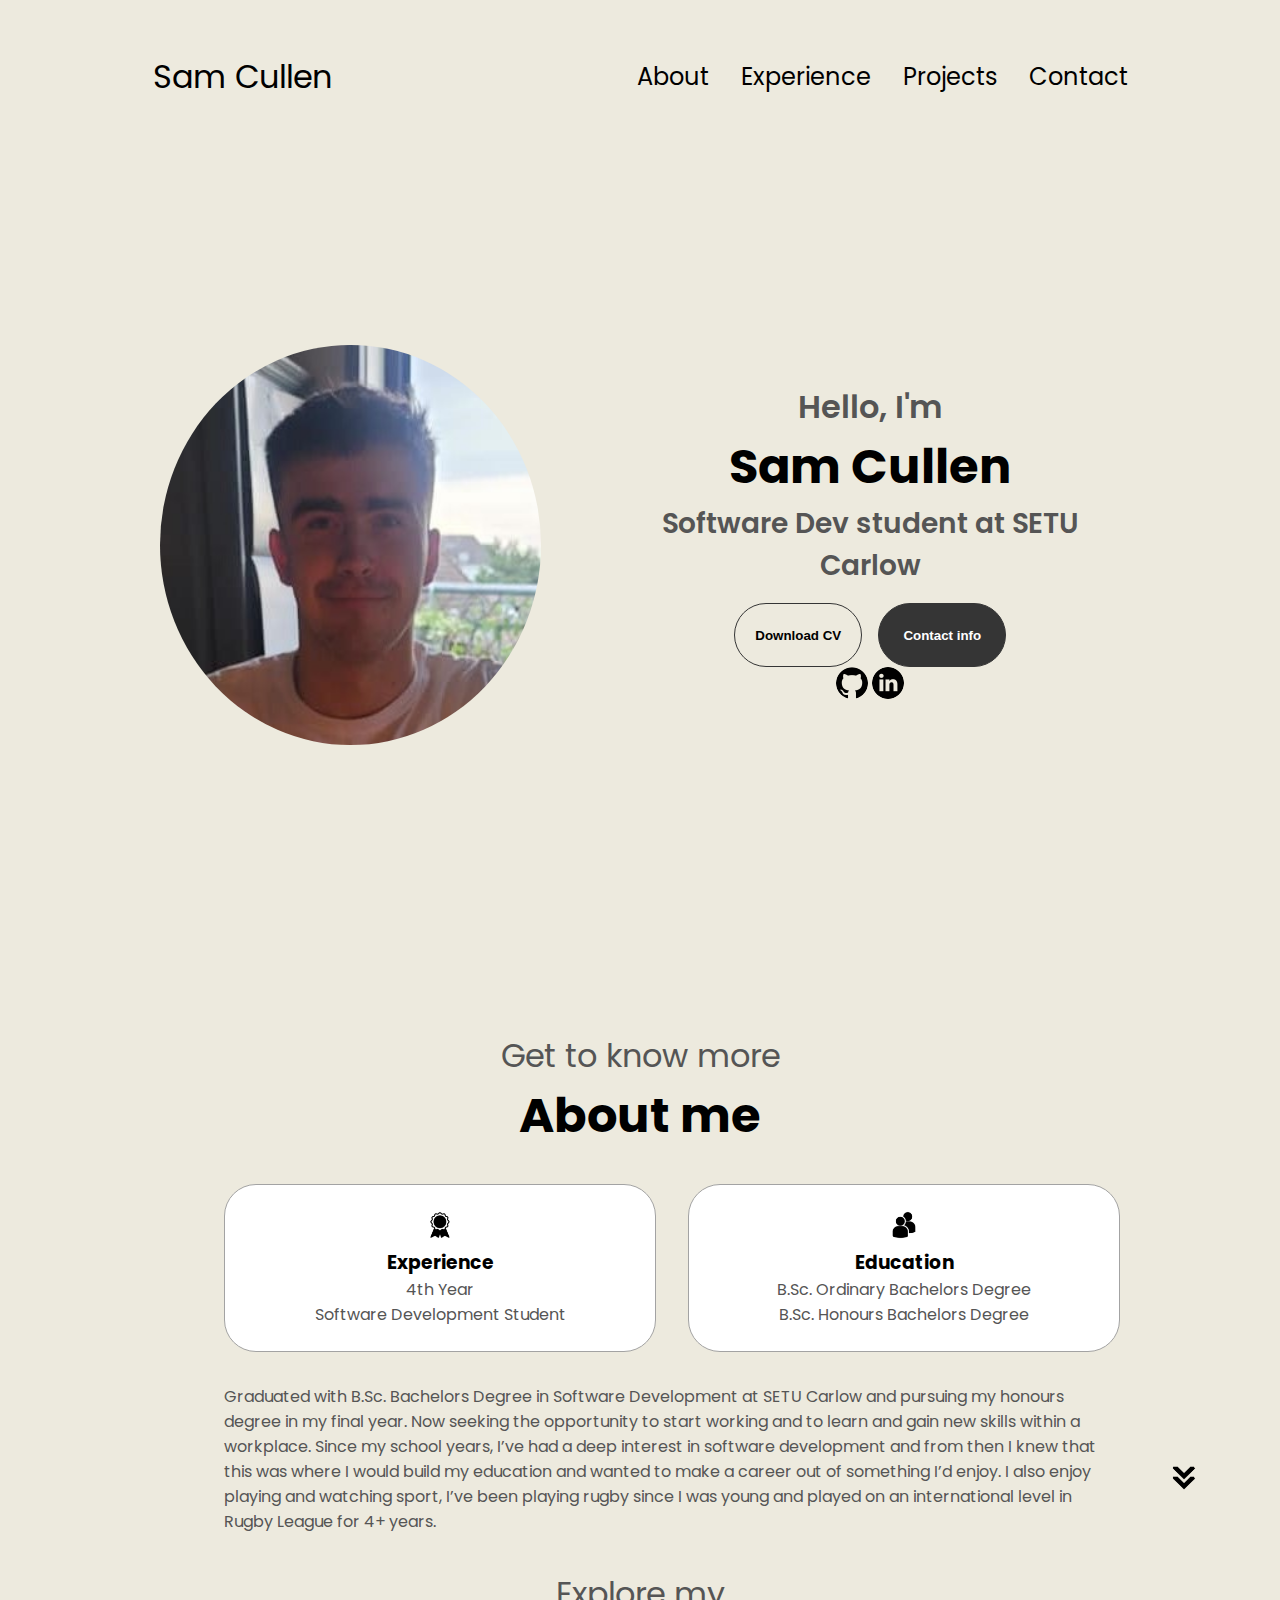
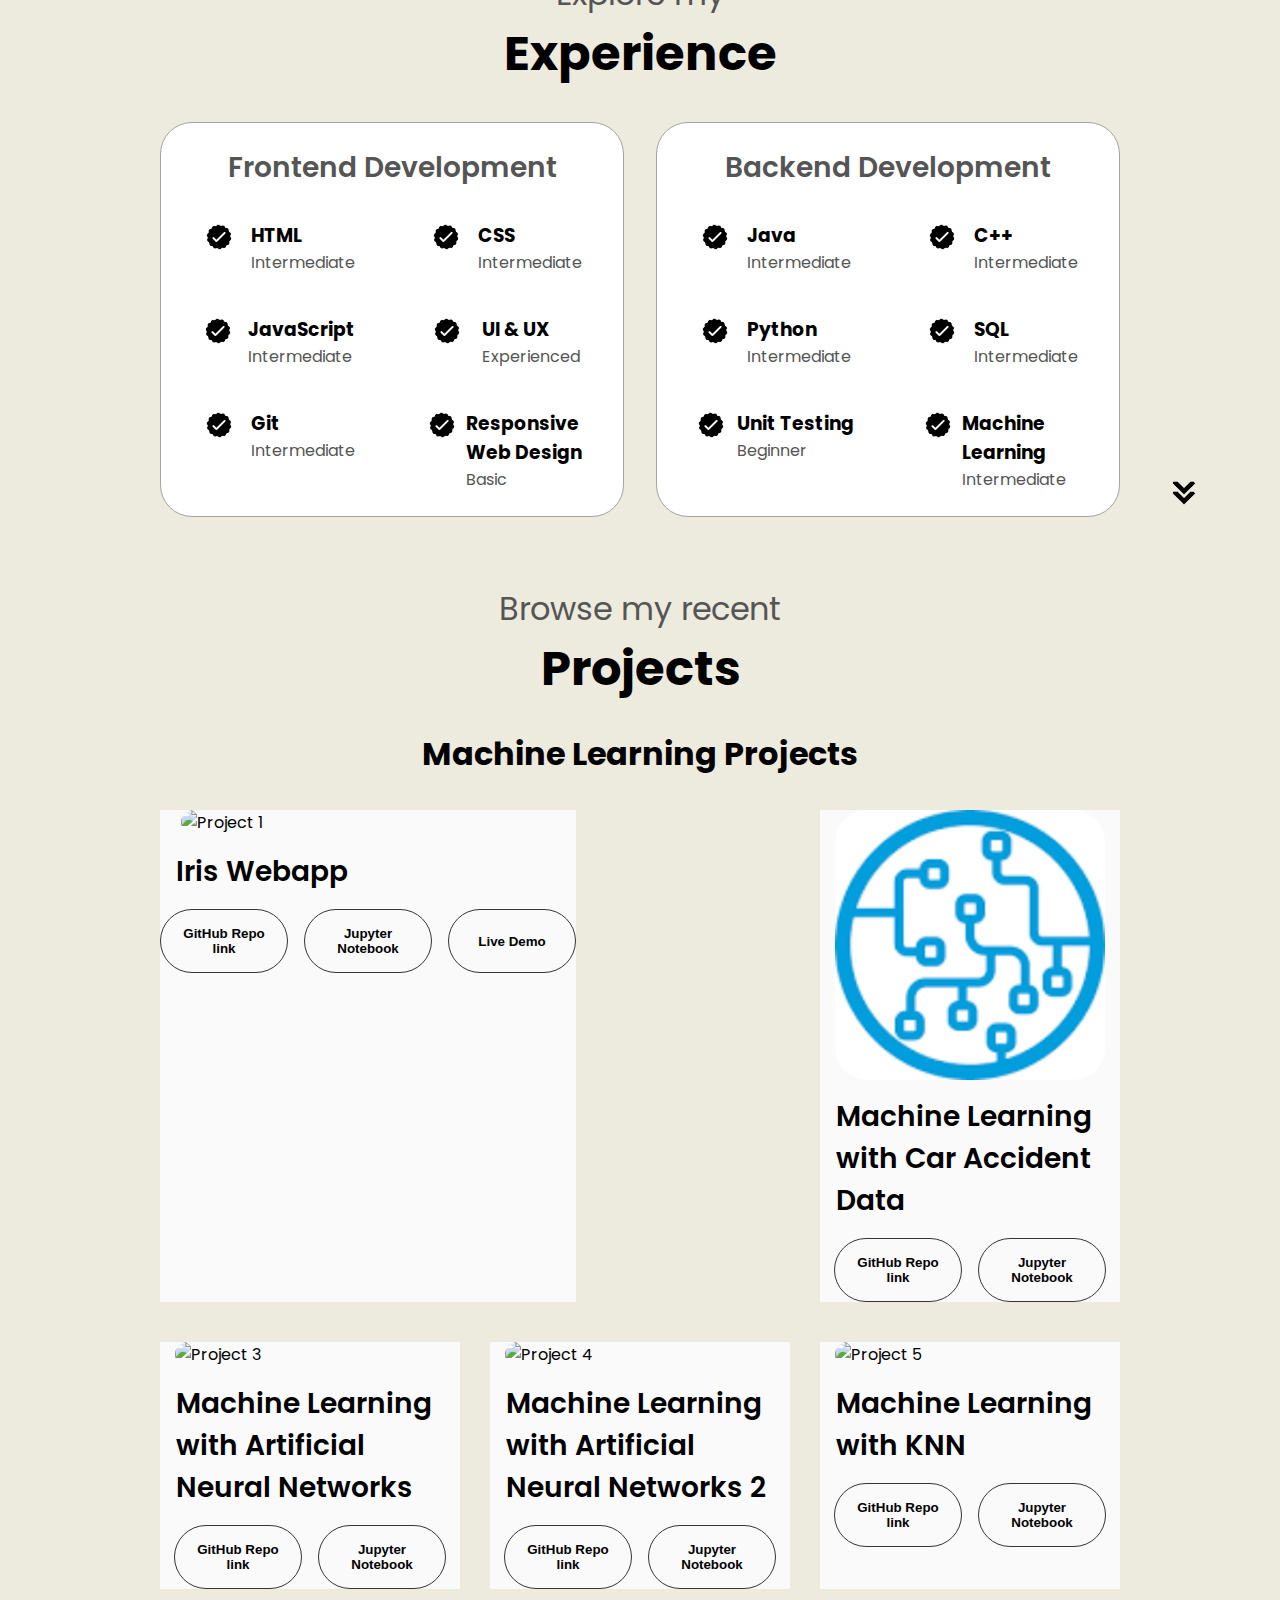
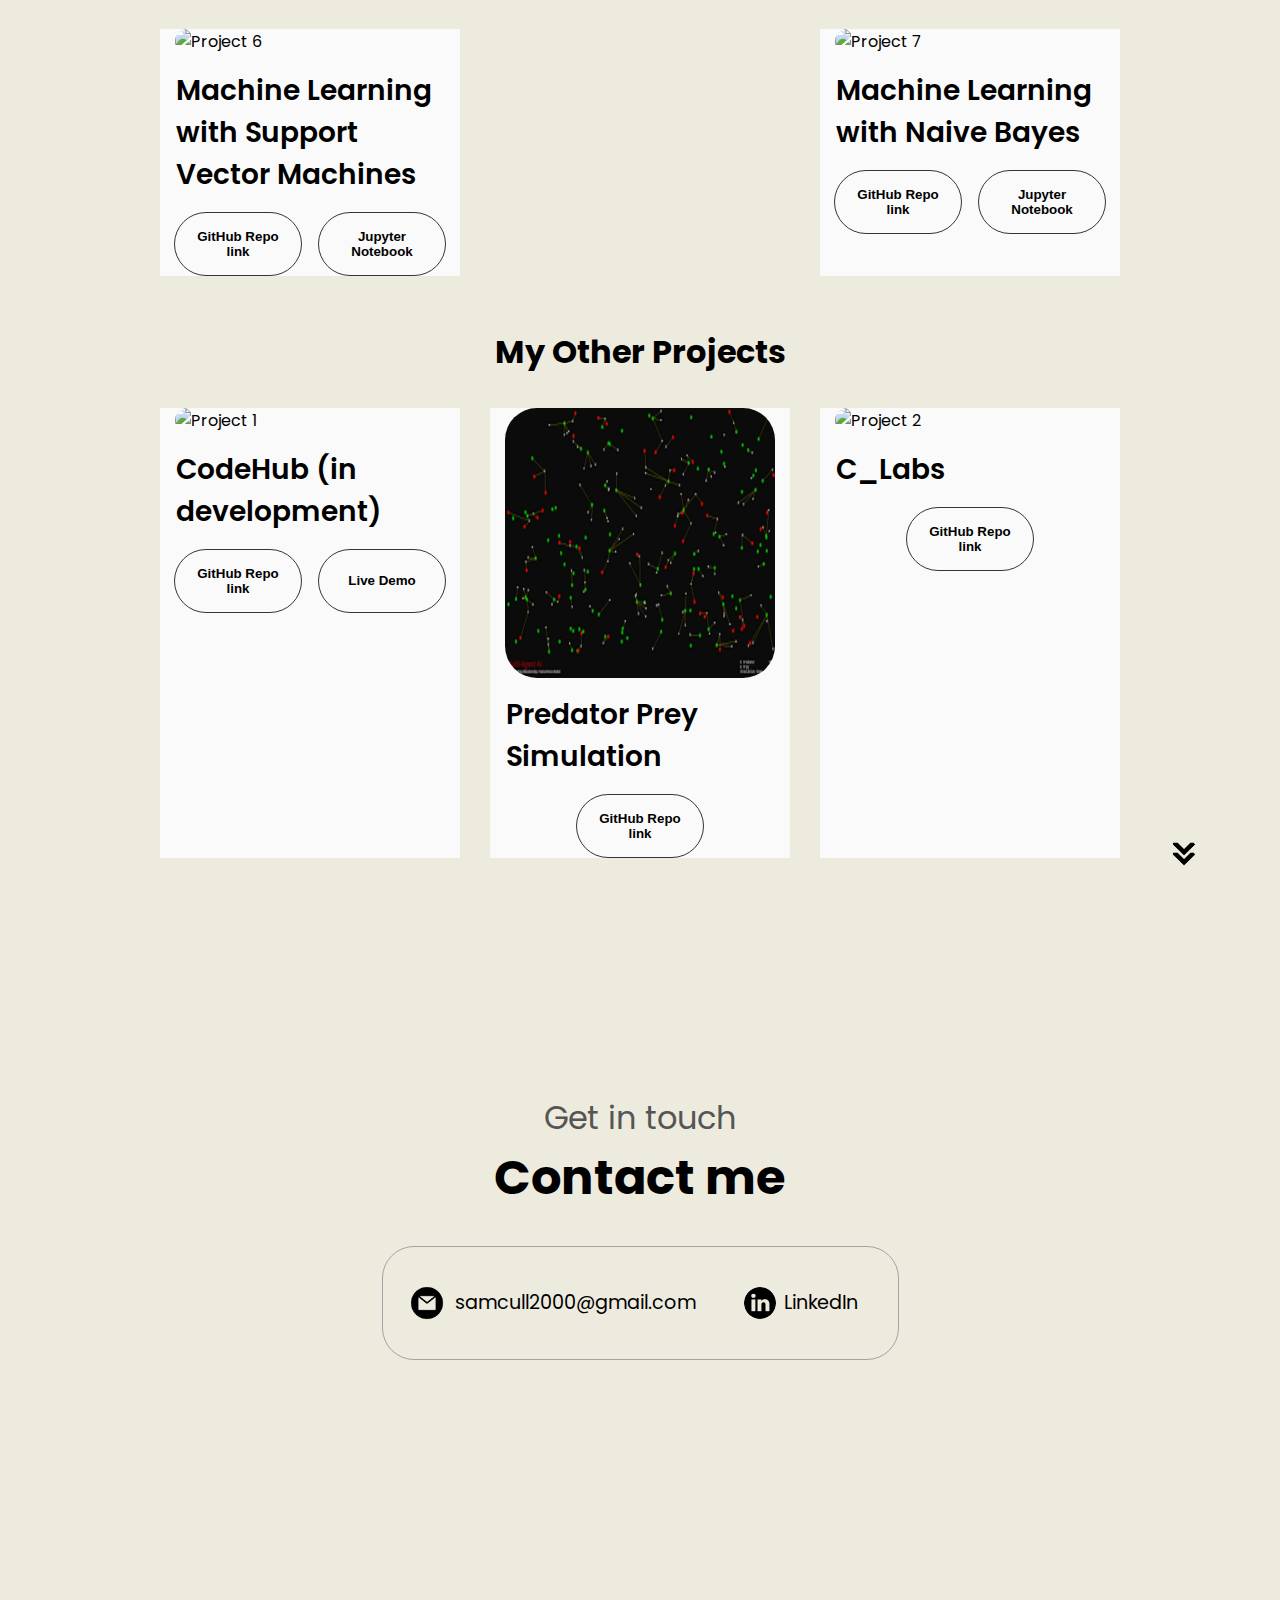
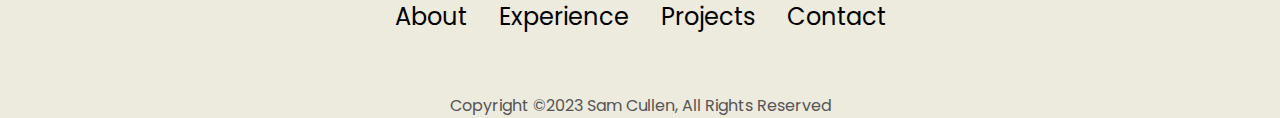
==== commit 771e9f59: "Updating info for Portfolio" ====
--- a/index.html
+++ b/index.html
@@ -77,6 +77,7 @@
     
     
   </section>
+
   <!-- Second page -->
   <section id="about"><!-- Open here for About-->
     <p class="section__text__p1">Get to know more</p>
@@ -121,6 +122,7 @@
     </div>
     <img src="./assets/arrow.png" alt="Arrow icon" class="icon arrow" onclick="location.href='./#experience'" />
   </section>
+
   <!-- Third page -->
   <section id="experience"> <!-- Open here for Experience -->
     <!-- Creating tables including Front/Back end skills -->
@@ -221,7 +223,7 @@
               <img src="./assets/checkmark.png" alt="Experience icon" class="icon">
               <div>
                 <h3>Machine Learning</h3>
-                <p>Beginner</p>
+                <p>Intermediate</p>
               </div>
             </article>
           </div>
@@ -234,19 +236,137 @@
   <!-- Fourth page -->
   <section id="projects"> <!-- Open here for Projects -->
     <p class="section__text__p1">Browse my recent</p>
-    <h1 class="title">Projects</h1>
+    <h1 class="title">Projects</h1> <br>
+    <h2 class="project-type">Machine Learning Projects</h2>
+
     <div class="experience-details-container">
       <div class="about-containers">
         <!-- Copy and paste this div to add more projects -->
         <div class="details-container color-container">
           <div class="article-container">
-            <img src="./assets/multiQuiz.jpg" alt="Project 1" class="project-img">
-          </div>
-          <h2 class="experience-sub-title project-title">Multi Quiz Trivia App</h2>
-          <div class="btn-container">
-            <button class="btn btn-color-2 project-btn" onclick="window.open('https://github.com/SamCull/CognitiveApp', '_blank')">
-              GitHub link
-            </button>
+            <img src="./assets/iris.jpg" alt="Project 1" class="project-img">
+          </div>
+          <h2 class="experience-sub-title project-title">Iris Webapp</h2>
+          <div class="btn-container">
+            <button class="btn btn-color-2 project-btn" onclick="window.open('https://github.com/SamCull/DataScience/blob/main/Notebooks', '_blank')">
+              GitHub Repo link
+            </button>
+            <button class="btn btn-color-2 project-btn" onclick="window.open('https://github.com/SamCull/DataScience/blob/main/Notebooks/Iris%20Webapp.ipynb', '_blank')">
+              Jupyter Notebook  
+              </button>
+              <button class="btn btn-color-2 project-btn" onclick="window.open('irisdemo.html')">
+                Live Demo
+              </button>
+          </div>
+        </div> <!-- to here -->
+
+        <div class="details-container color-container">
+          <div class="article-container">
+            <img src="./assets/machinglearning.jpg" alt="Project 2" class="project-img">
+          </div>
+          <h2 class="experience-sub-title project-title">Machine Learning with Car Accident Data</h2>
+          <div class="btn-container">
+            <button class="btn btn-color-2 project-btn" onclick="window.open('https://github.com/SamCull/DataScience/blob/main/Notebooks', '_blank')">
+              GitHub Repo link
+            </button>
+            <button class="btn btn-color-2 project-btn" onclick="window.open('https://github.com/SamCull/DataScience/blob/main/carAccidentData.ipynb', '_blank')">
+            Jupyter Notebook
+            </button>
+          </div>
+        </div> <!-- to here -->
+
+        <div class="details-container color-container">
+          <div class="article-container">
+            <img src="./assets/NN1.jpg" alt="Project 3" class="project-img">
+          </div>
+          <h2 class="experience-sub-title project-title">Machine Learning with Artificial Neural Networks</h2>
+          <div class="btn-container">
+            <button class="btn btn-color-2 project-btn" onclick="window.open('https://github.com/SamCull/DataScience/blob/main/Notebooks', '_blank')">
+              GitHub Repo link
+            </button>
+            <button class="btn btn-color-2 project-btn" onclick="window.open('https://github.com/SamCull/DataScience/blob/main/Notebooks/NeuralNetwork1.ipynb', '_blank')">
+            Jupyter Notebook
+            </button>
+          </div>
+        </div> <!-- to here -->
+
+        <div class="details-container color-container">
+          <div class="article-container">
+            <img src="./assets/NN2.jpg" alt="Project 4" class="project-img">
+          </div>
+          <h2 class="experience-sub-title project-title">Machine Learning with Artificial Neural Networks 2</h2>
+          <div class="btn-container">
+            <button class="btn btn-color-2 project-btn" onclick="window.open('https://github.com/SamCull/DataScience/blob/main/Notebooks', '_blank')">
+              GitHub Repo link
+            </button>
+            <button class="btn btn-color-2 project-btn" onclick="window.open('https://github.com/SamCull/DataScience/blob/main/Notebooks/NeuralNetwork2.ipynb', '_blank')">
+            Jupyter Notebook
+            </button>
+          </div>
+        </div> <!-- to here -->
+
+        <div class="details-container color-container">
+          <div class="article-container">
+            <img src="./assets/KNN.png" alt="Project 5" class="project-img">
+          </div>
+          <h2 class="experience-sub-title project-title">Machine Learning with KNN</h2>
+          <div class="btn-container">
+            <button class="btn btn-color-2 project-btn" onclick="window.open('https://github.com/SamCull/DataScience/blob/main/Notebooks', '_blank')">
+              GitHub Repo link
+            </button>
+            <button class="btn btn-color-2 project-btn" onclick="window.open('https://github.com/SamCull/DataScience/blob/main/Notebooks/kNearestNeighbour.ipynb', '_blank')">
+            Jupyter Notebook
+            </button>
+          </div>
+        </div> <!-- to here -->
+
+        <div class="details-container color-container">
+          <div class="article-container">
+            <img src="./assets/SVM.png" alt="Project 6" class="project-img">
+          </div>
+          <h2 class="experience-sub-title project-title">Machine Learning with Support Vector Machines</h2>
+          <div class="btn-container">
+            <button class="btn btn-color-2 project-btn" onclick="window.open('https://github.com/SamCull/DataScience/blob/main/Notebooks', '_blank')">
+              GitHub Repo link
+            </button>
+            <button class="btn btn-color-2 project-btn" onclick="window.open('https://github.com/SamCull/DataScience/blob/main/Notebooks/Support-Vector-Machines.ipynb', '_blank')">
+            Jupyter Notebook
+            </button>
+          </div>
+        </div> <!-- to here -->
+
+        <div class="details-container color-container">
+          <div class="article-container">
+            <img src="./assets/naivebayes.png" alt="Project 7" class="project-img">
+          </div>
+          <h2 class="experience-sub-title project-title">Machine Learning with Naive Bayes</h2>
+          <div class="btn-container">
+            <button class="btn btn-color-2 project-btn" onclick="window.open('https://github.com/SamCull/DataScience/blob/main/Notebooks', '_blank')">
+              GitHub Repo link
+            </button>
+            <button class="btn btn-color-2 project-btn" onclick="window.open('https://github.com/SamCull/DataScience/blob/main/Notebooks/Naive-Bayes.ipynb', '_blank')">
+            Jupyter Notebook
+            </button>
+          </div>
+        </div> <!-- to here -->
+      </div>  <!-- Project secition closing div -->
+
+
+      <h2 class="project-type">My Other Projects</h2>
+      <div class="about-containers">
+        <!-- Copy and paste this div to add more projects -->
+        <div class="details-container color-container">
+          <div class="article-container">
+            <img src="./assets/codehub.png" alt="Project 1" class="project-img">
+          </div>
+          <h2 class="experience-sub-title project-title">CodeHub (in development)</h2>
+          <div class="btn-container">
+            <button class="btn btn-color-2 project-btn" onclick="window.open('https://github.com/SamCull/CodeHub', '_blank')">
+              GitHub Repo link
+            </button>
+              <button class="btn btn-color-2 project-btn" onclick="window.open('irisdemo.html')">
+                Live Demo
+              </button>
           </div>
         </div> <!-- to here -->
 
@@ -257,26 +377,27 @@
           <h2 class="experience-sub-title project-title">Predator Prey Simulation</h2>
           <div class="btn-container">
             <button class="btn btn-color-2 project-btn" onclick="window.open('https://github.com/SamCull/Wa-tor', '_blank')">
-              GitHub link
-            </button>
-          </div>
-        </div>
-
-        <div class="details-container color-container">
-          <div class="article-container">
-            <img src="./assets/machinglearning.jpg" alt="Project 3" class="project-img">
-          </div>
-          <h2 class="experience-sub-title project-title">Machine Learning with Car Accident Data</h2>
-          <div class="btn-container">
-            <button class="btn btn-color-2 project-btn" onclick="window.open('https://github.com/SamCull/DataScience', '_blank')">
-              GitHub link
-            </button>
-            <button class="btn btn-color-2 project-btn" onclick="window.open('https://github.com/SamCull/DataScience/blob/main/carAccidentData.ipynb', '_blank')">
-            Jupyter Notebook
-            </button>
-          </div>
-        </div>
-      </div>
+              GitHub Repo link
+            </button>
+          </div>
+        </div> <!-- to here -->
+        <div class="details-container color-container">
+          <div class="article-container">
+            <img src="./assets/c.png" alt="Project 2" class="project-img">
+          </div>
+          <h2 class="experience-sub-title project-title">C_Labs</h2>
+          <div class="btn-container">
+            <button class="btn btn-color-2 project-btn" onclick="window.open('https://github.com/SamCull/C_Labs', '_blank')">
+              GitHub Repo link
+            </button>
+          </div>
+        </div> <!-- to here -->
+      </div>
+      </div>
+      
+      
+
+
     </div>
     <img src="./assets/arrow.png" alt="Arrow icon" class="icon arrow" onclick="location.href='./#contact'" />
   </section>
@@ -299,6 +420,8 @@
     </div>
 
   </section>
+
+  <!-- Footer -->
   <footer>
     <nav>
       <div class="nav-links-container">
--- a/style.css
+++ b/style.css
@@ -9,6 +9,7 @@
 body {
   /* Font of page */
   font-family: "Poppins", sans-serif;
+  background-color: #EDEADE;
 }
 
 html {
@@ -178,7 +179,8 @@
   display: flex;
   justify-content: center;
   gap: 5rem;
-  height: 80vh;
+  height: auto; /* Adjusted from a fixed height to auto */
+  min-height: 80vh; /* Ensure a minimum height, but allow it to grow */
 }
 
 .section__pic-container {
@@ -435,9 +437,50 @@
 }
 
 /* Projects section */
-#projects{
+#projects {
   position: relative;
 }
+
+.projects-sub-title {
+  /* Front/Backend Text */
+  color: rgb(85, 85, 85);
+  font-weight: 600;
+  font-size: 1.75rem;
+  margin-bottom: 2rem;
+}
+#projects .about-containers {
+  display: flex;
+  flex-wrap: wrap;
+  justify-content: space-between; /* This will spread the project cards evenly */
+  gap: 20px; /* Adjust the gap to your preference */
+}
+
+/* Set the project cards to take up one-third of the container's width */
+#projects .details-container {
+  flex: 0 0 calc(33.333% - 20px); /* Subtract the gap from the width */
+  margin-bottom: 20px; /* This adds space between the rows */
+}
+section {
+  padding-top: 4vh;
+  margin: 0 10rem;
+  box-sizing: border-box;
+  min-height: fit-content; /* This allows the section to grow with the content */
+  height: auto; /* New line added */
+}
+
+/* For smaller screens, adjust the number of items per row */
+@media (max-width: 1024px) {
+  #projects .details-container {
+    flex: 0 0 calc(50% - 20px); /* For two items per row */
+  }
+}
+
+@media (max-width: 768px) {
+  #projects .details-container {
+    flex: 0 0 100%; /* For one item per row */
+  }
+}
+
 .color-container{
   border-color: rgb(163, 163, 163);
   background: rgb(250, 250, 250);
@@ -460,8 +503,9 @@
 #contact {
   display: flex;
   justify-content: center;
-  flex-direction:  column;
-  height: 70vh;
+  flex-direction: column;
+  height: auto; /* Adjusted from a fixed height to auto */
+  min-height: 70vh; /* Ensure a minimum height, but allow it to grow */
 }
 .contact-info-upper-container{
   display: flex;
@@ -496,4 +540,106 @@
 }
 footer p{
   text-align: center;
-}+}
+.portfolio .portfolio-flters {
+  padding: 0 0 20px 0;
+  margin: 0 auto;
+  list-style: none;
+  text-align: center;
+}
+
+.portfolio .portfolio-flters li {
+  cursor: pointer;
+  display: inline-block;
+  padding: 0;
+  font-size: 18px;
+  font-weight: 500;
+  margin: 0 10px;
+  line-height: 1;
+  transition: all 0.3s ease-in-out;
+}
+
+.portfolio .portfolio-flters li:hover,
+.portfolio .portfolio-flters li.filter-active {
+  color: var(--color-primary);
+}
+
+.portfolio .portfolio-flters li:first-child {
+  margin-left: 0;
+}
+
+.portfolio .portfolio-flters li:last-child {
+  margin-right: 0;
+}
+
+@media (max-width: 575px) {
+  .portfolio .portfolio-flters li {
+    font-size: 14px;
+    margin: 0 5px;
+  }
+}
+
+.portfolio .portfolio-wrap {
+  box-shadow: 0px 10px 30px rgba(0, 0, 0, 0.1);
+  border-radius: 10px;
+  height: 100%;
+  overflow: hidden;
+}
+
+.portfolio .portfolio-wrap img {
+  transition: 0.3s;
+  position: relative;
+  z-index: 1;
+}
+
+.portfolio .portfolio-wrap .portfolio-info {
+  padding: 25px 20px;
+  background-color: #fff;
+  position: relative;
+  border-top: 1px solid #f3f3f3;
+  z-index: 2;
+}
+
+.portfolio .portfolio-wrap .portfolio-info h4 {
+  font-size: 18px;
+  font-weight: 600;
+  padding-right: 50px;
+}
+
+.portfolio .portfolio-wrap .portfolio-info h4 a {
+  color: var(--color-default);
+  transition: 0.3s;
+}
+
+.portfolio .portfolio-wrap .portfolio-info h4 a:hover {
+  color: var(--color-primary);
+}
+
+.portfolio .portfolio-wrap .portfolio-info p {
+  color: #6c757d;
+  font-size: 14px;
+  margin-bottom: 0;
+  padding-right: 50px;
+}
+
+.portfolio .portfolio-wrap:hover img {
+  transform: scale(1.1);
+}
+
+/*--------------------------------------------------------------
+# Portfolio Details Section
+--------------------------------------------------------------*/
+.portfolio-details .portfolio-details-slider img {
+  width: 100%;
+}
+
+.portfolio-details .portfolio-details-slider .swiper-pagination .swiper-pagination-bullet {
+  width: 12px;
+  height: 12px;
+  background-color: rgba(255, 255, 255, 0.7);
+  opacity: 1;
+}
+.project-type {
+  text-align: center;
+  font-size: 2rem;
+}
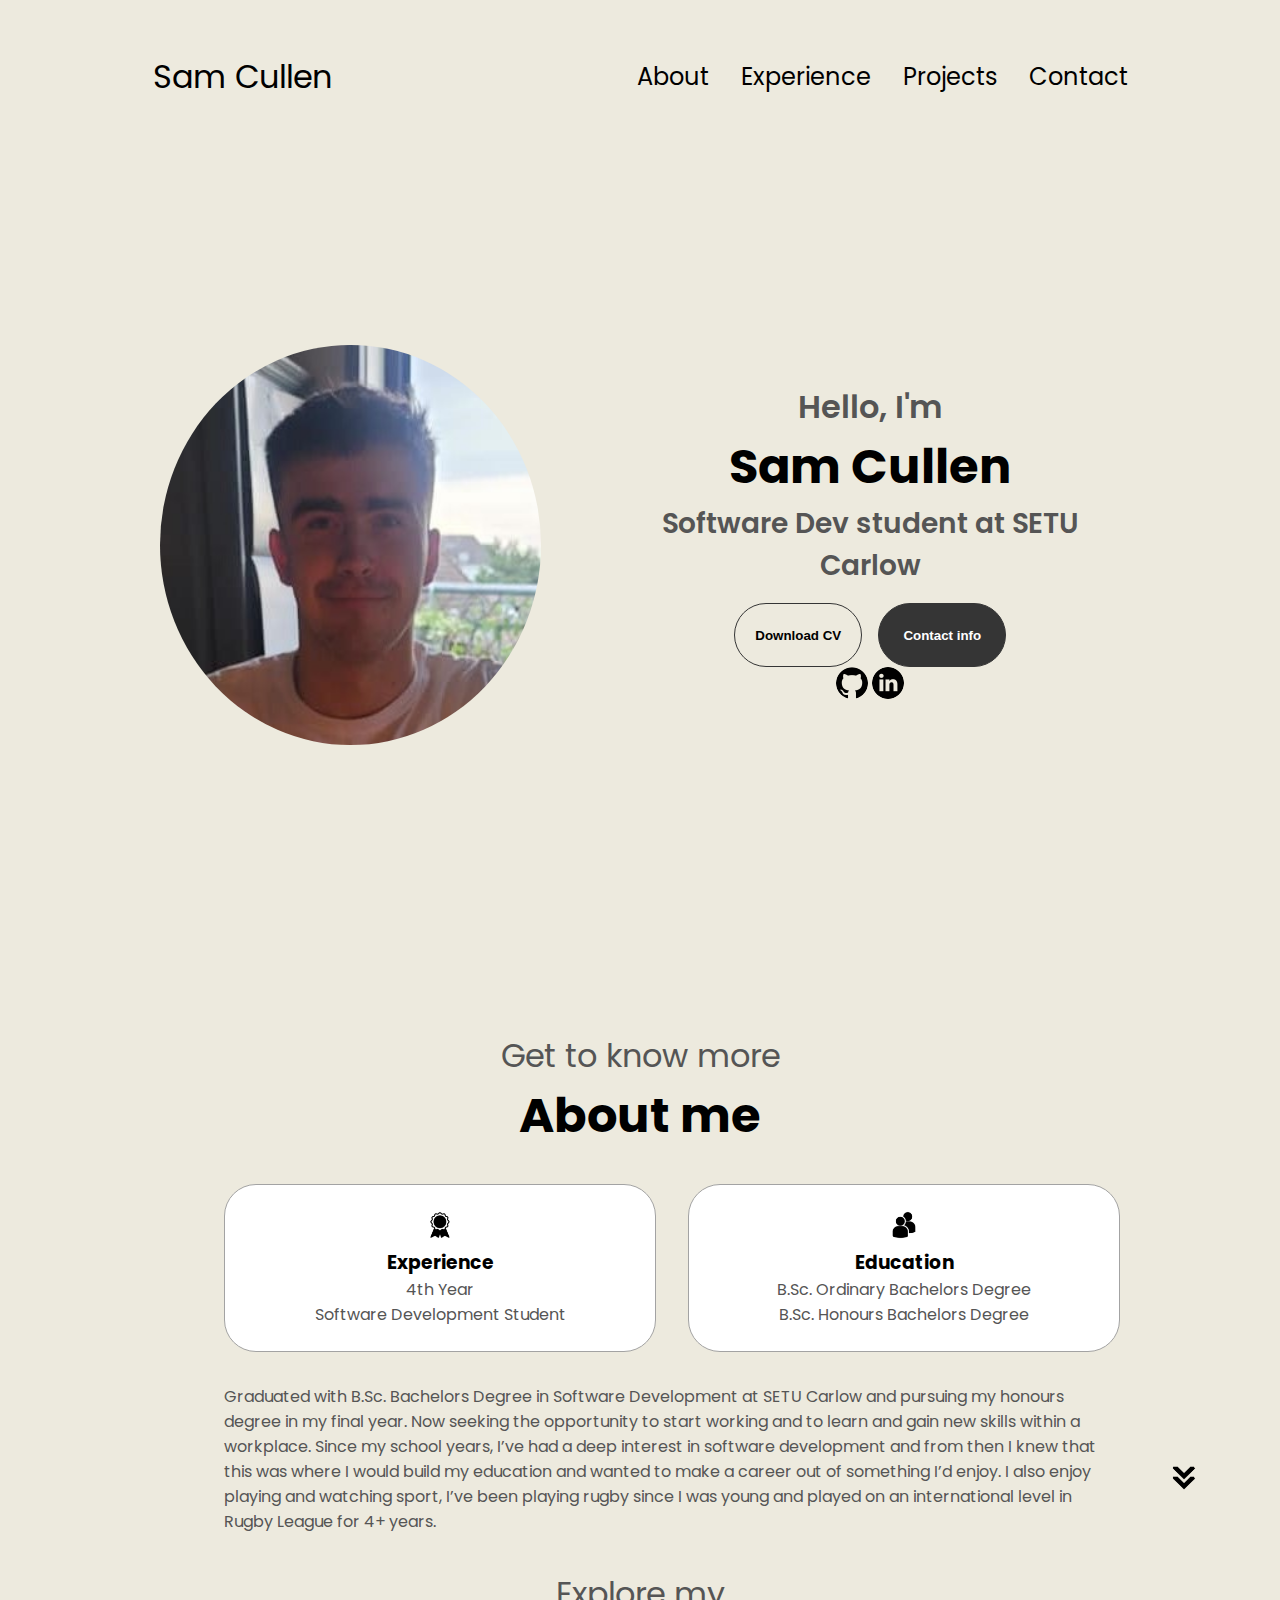
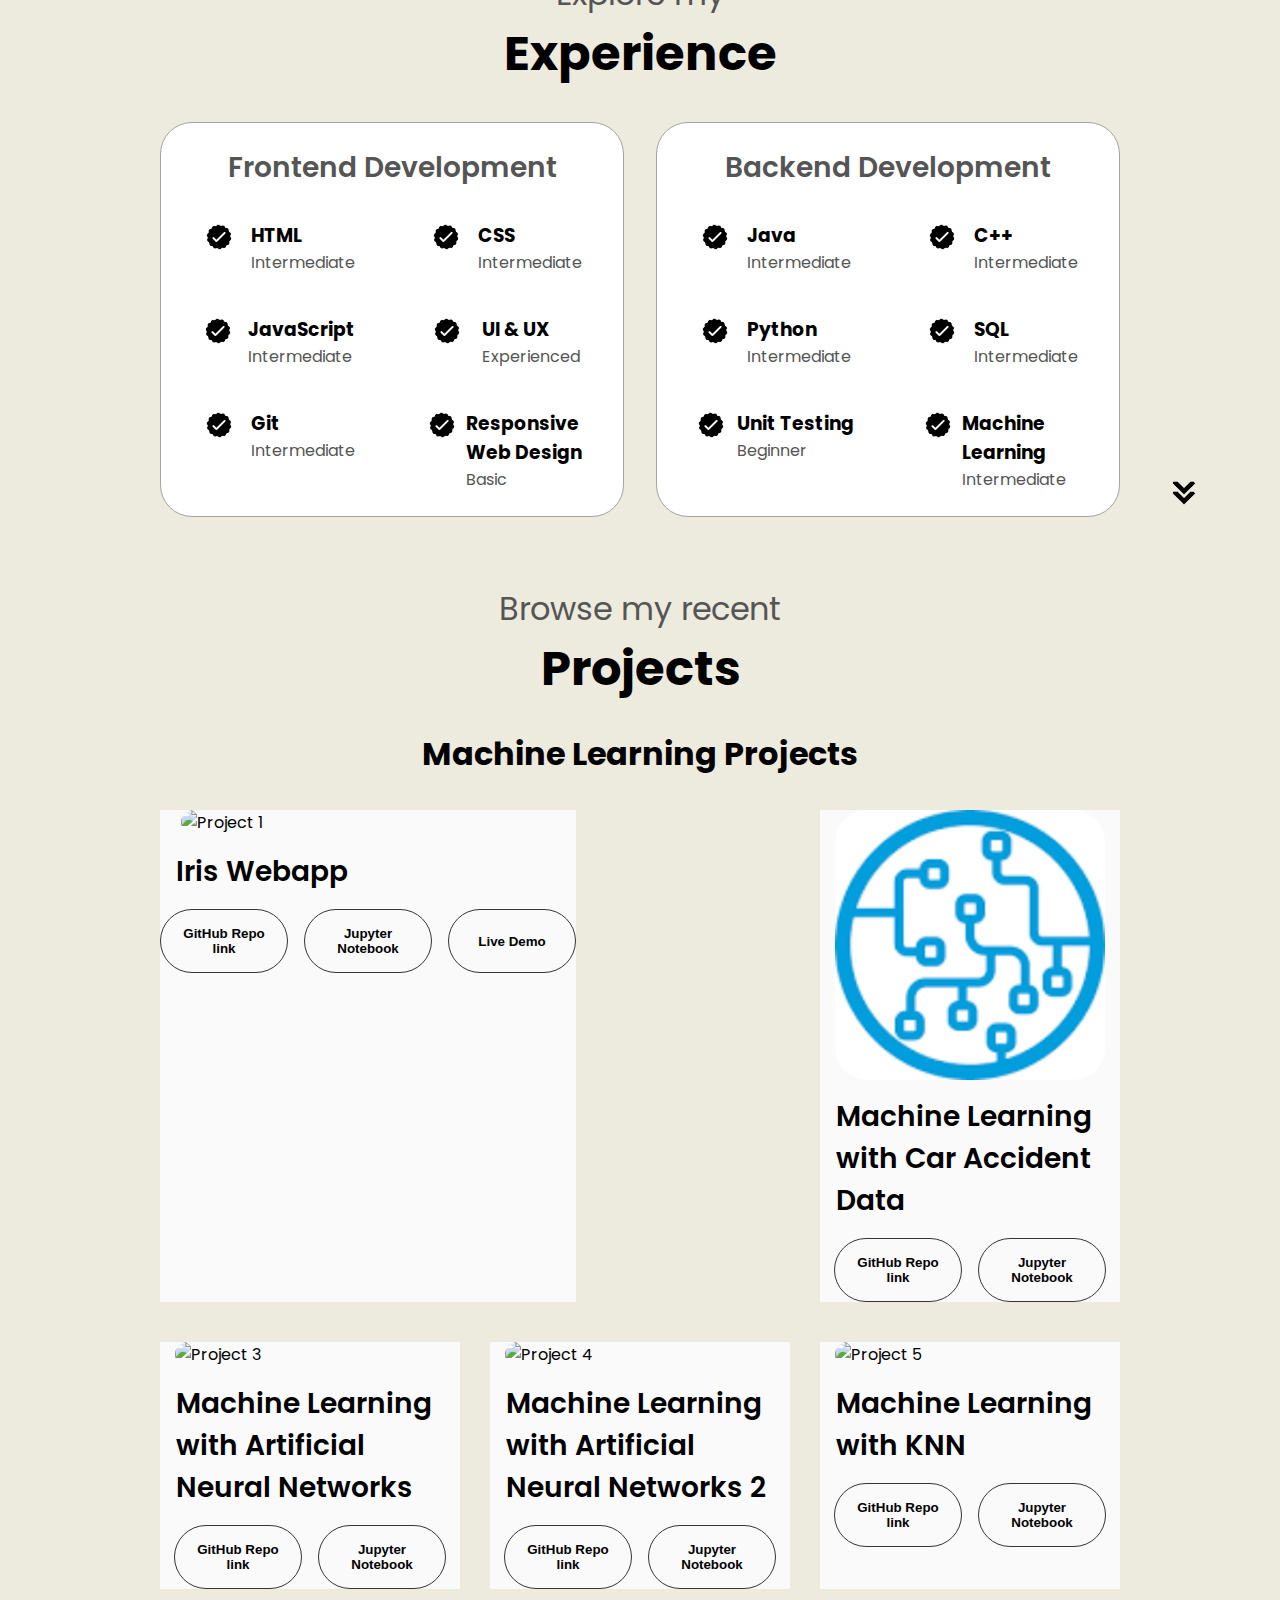
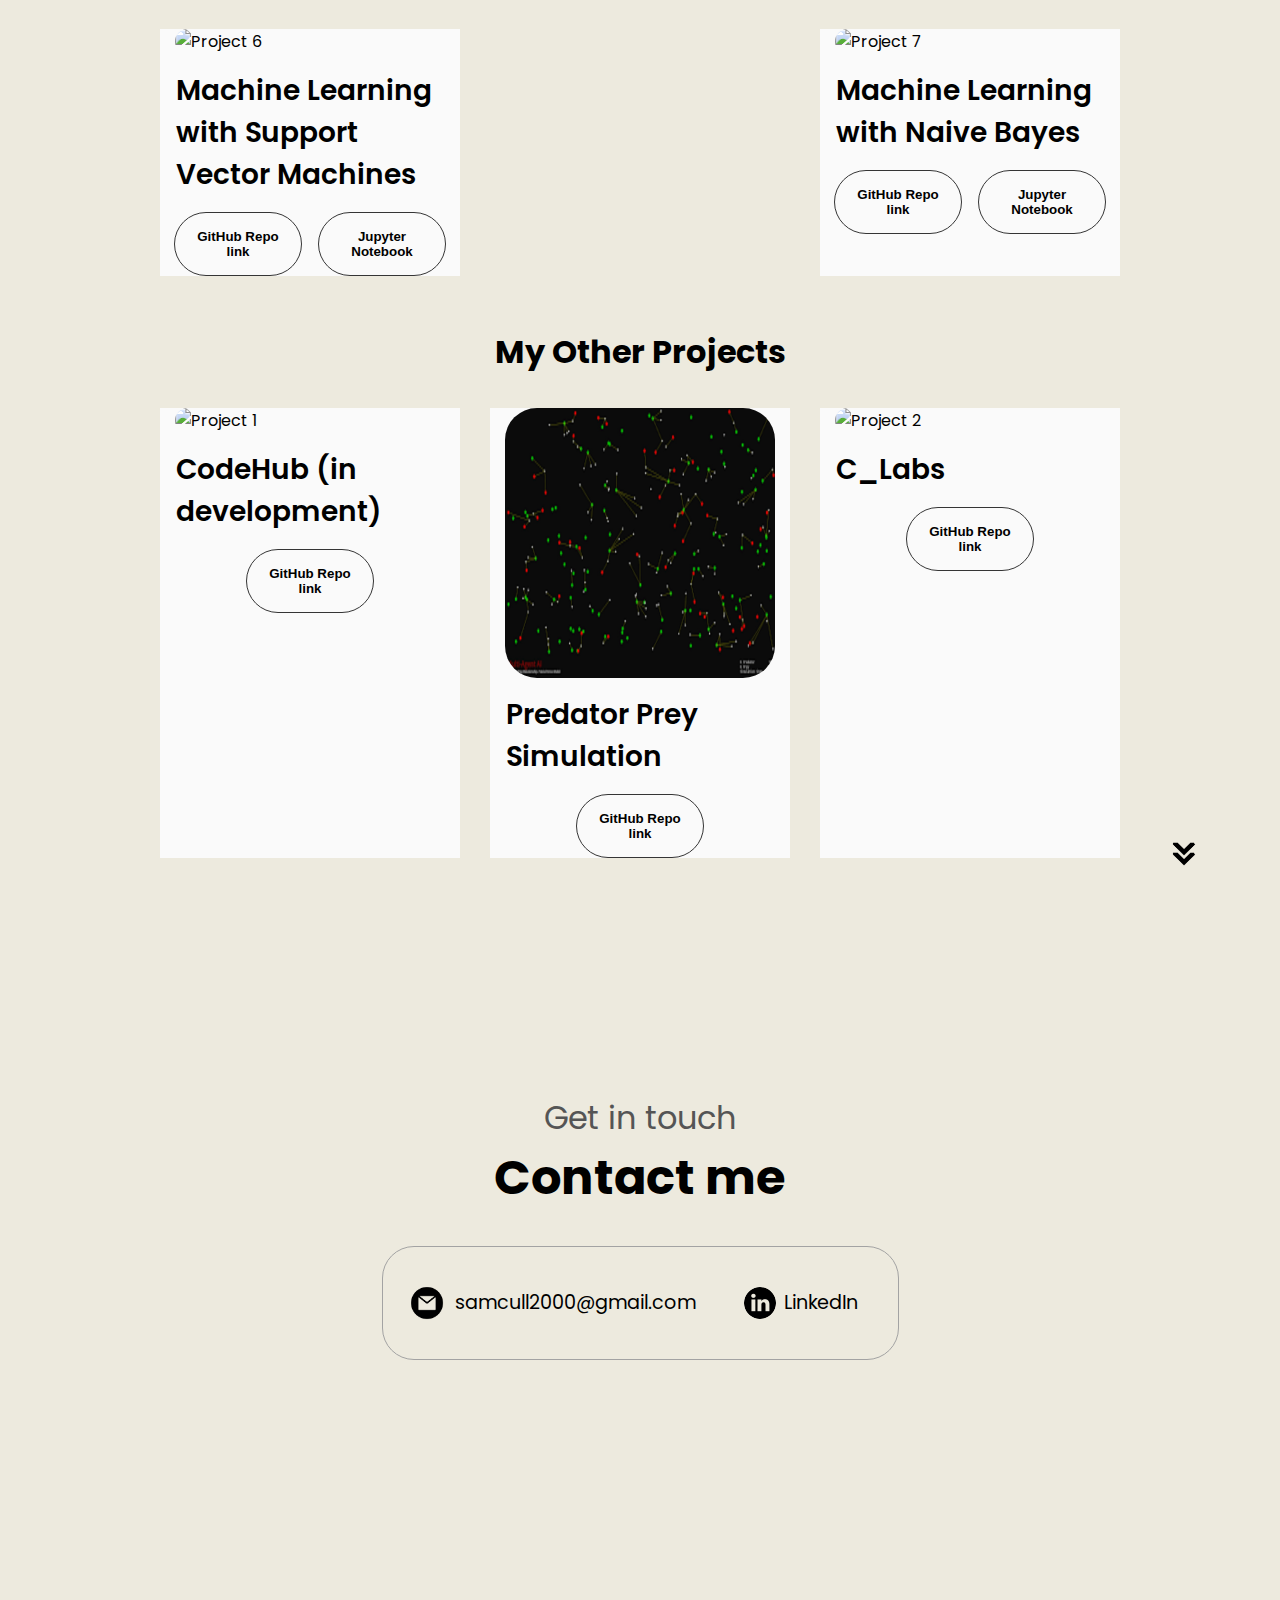
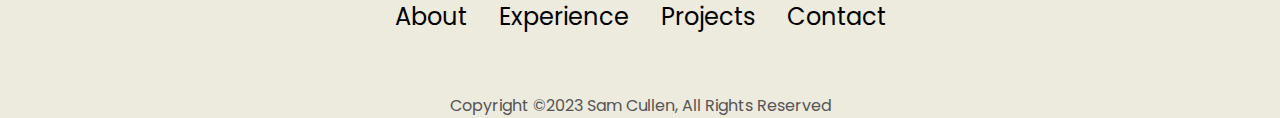
==== commit 688fda96: "Removed button from project" ====
--- a/index.html
+++ b/index.html
@@ -364,9 +364,6 @@
             <button class="btn btn-color-2 project-btn" onclick="window.open('https://github.com/SamCull/CodeHub', '_blank')">
               GitHub Repo link
             </button>
-              <button class="btn btn-color-2 project-btn" onclick="window.open('irisdemo.html')">
-                Live Demo
-              </button>
           </div>
         </div> <!-- to here -->
 
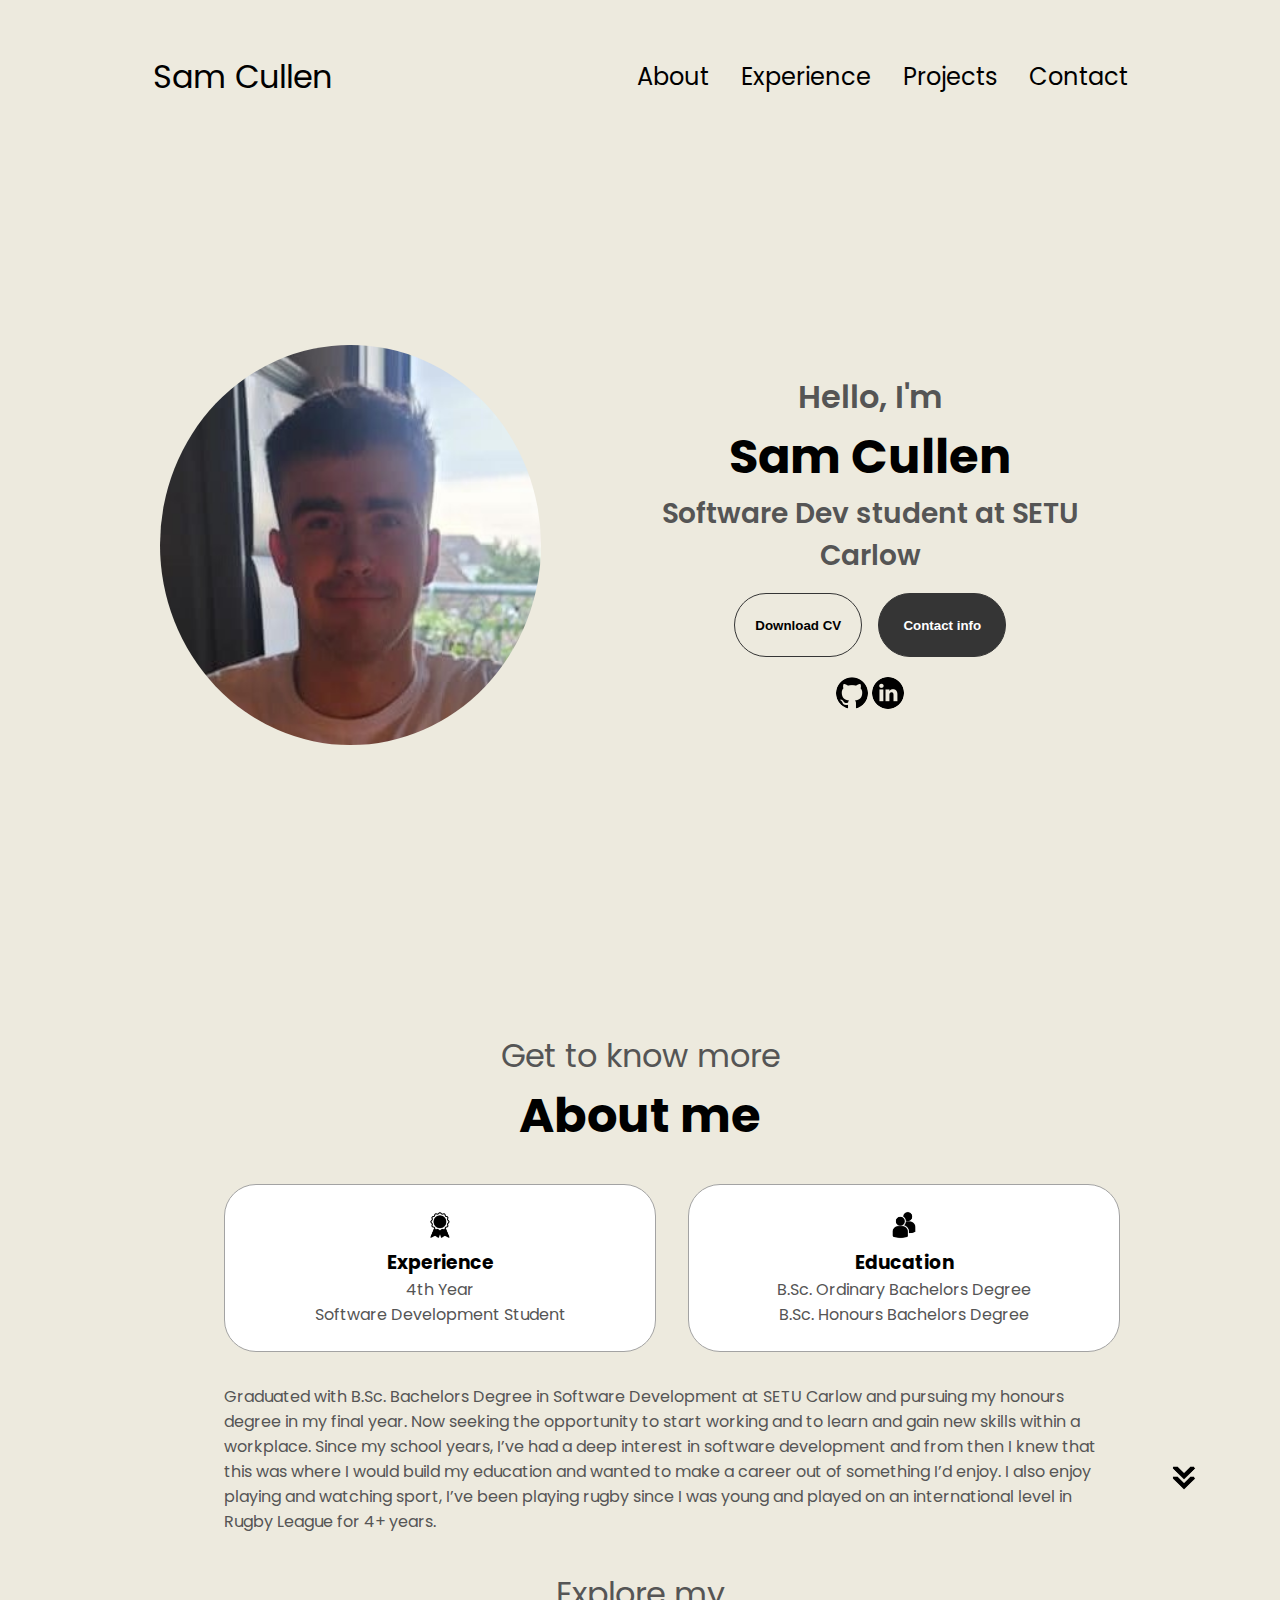
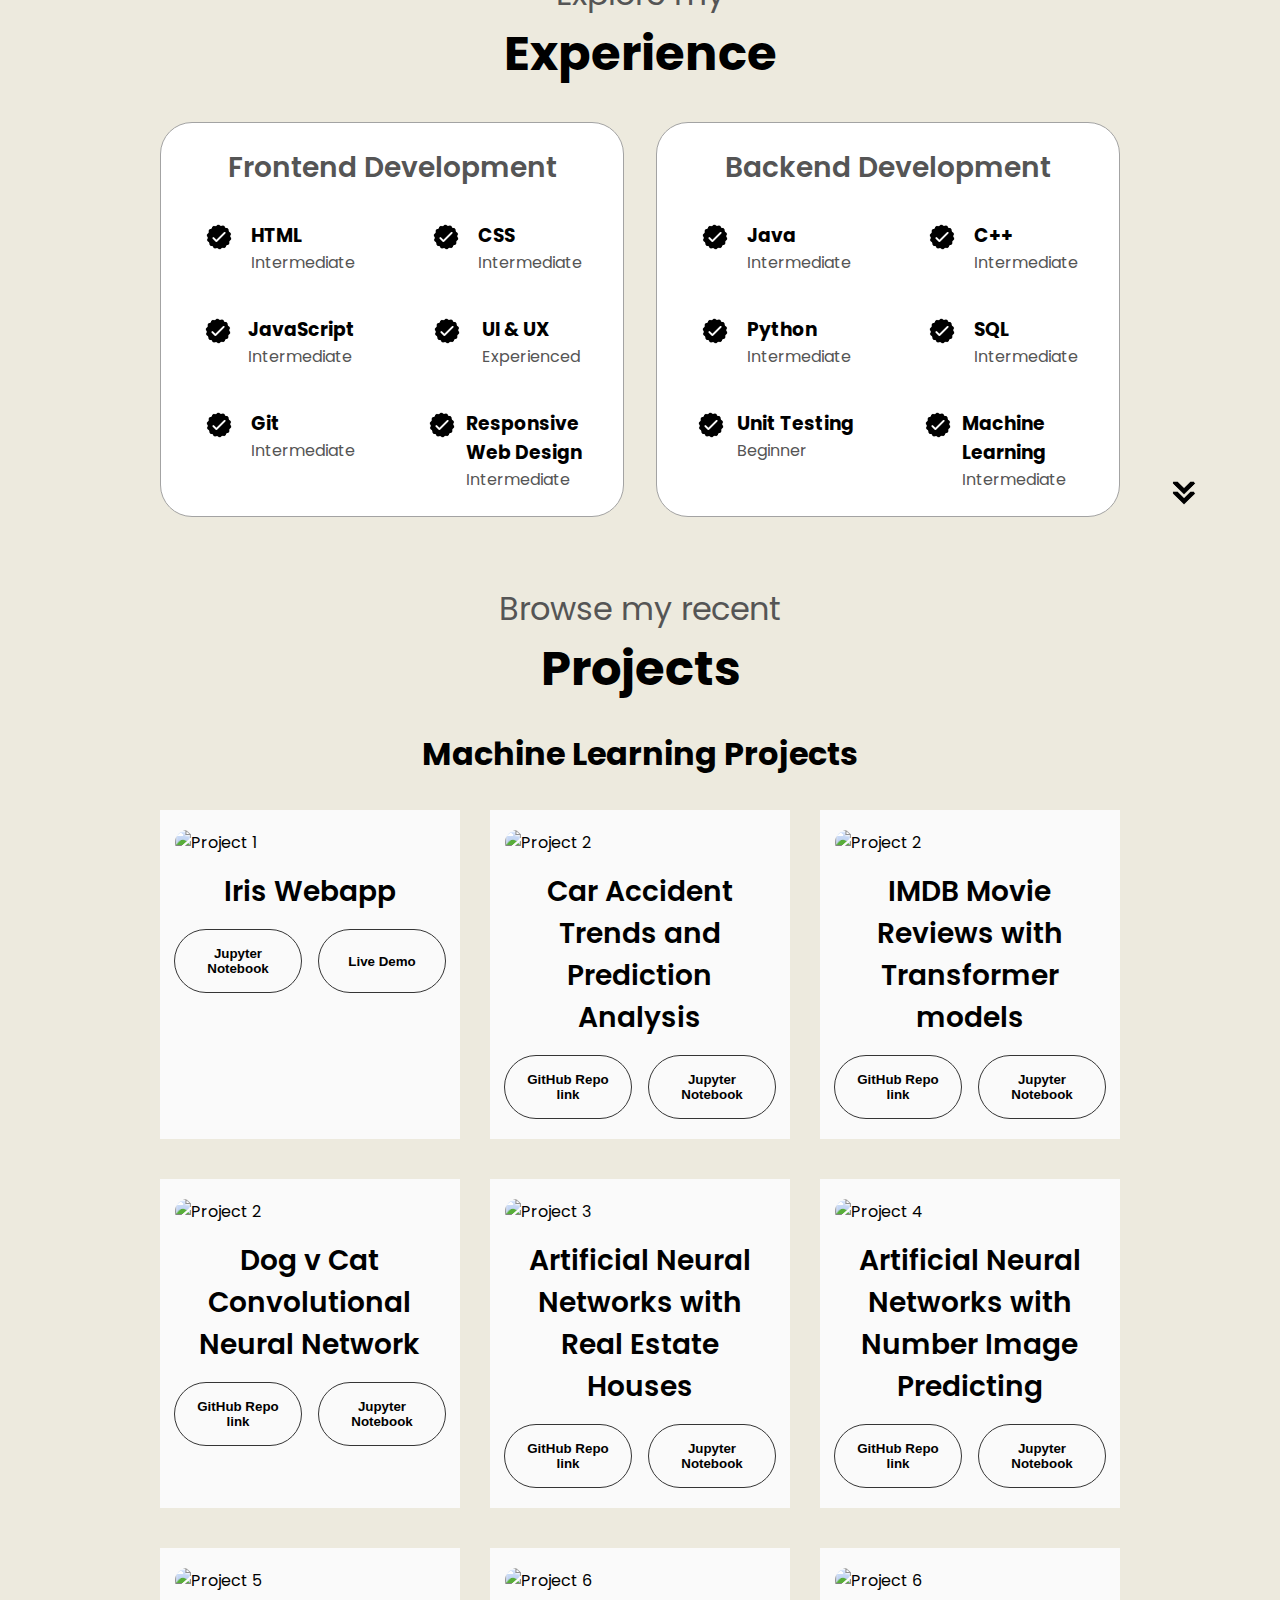
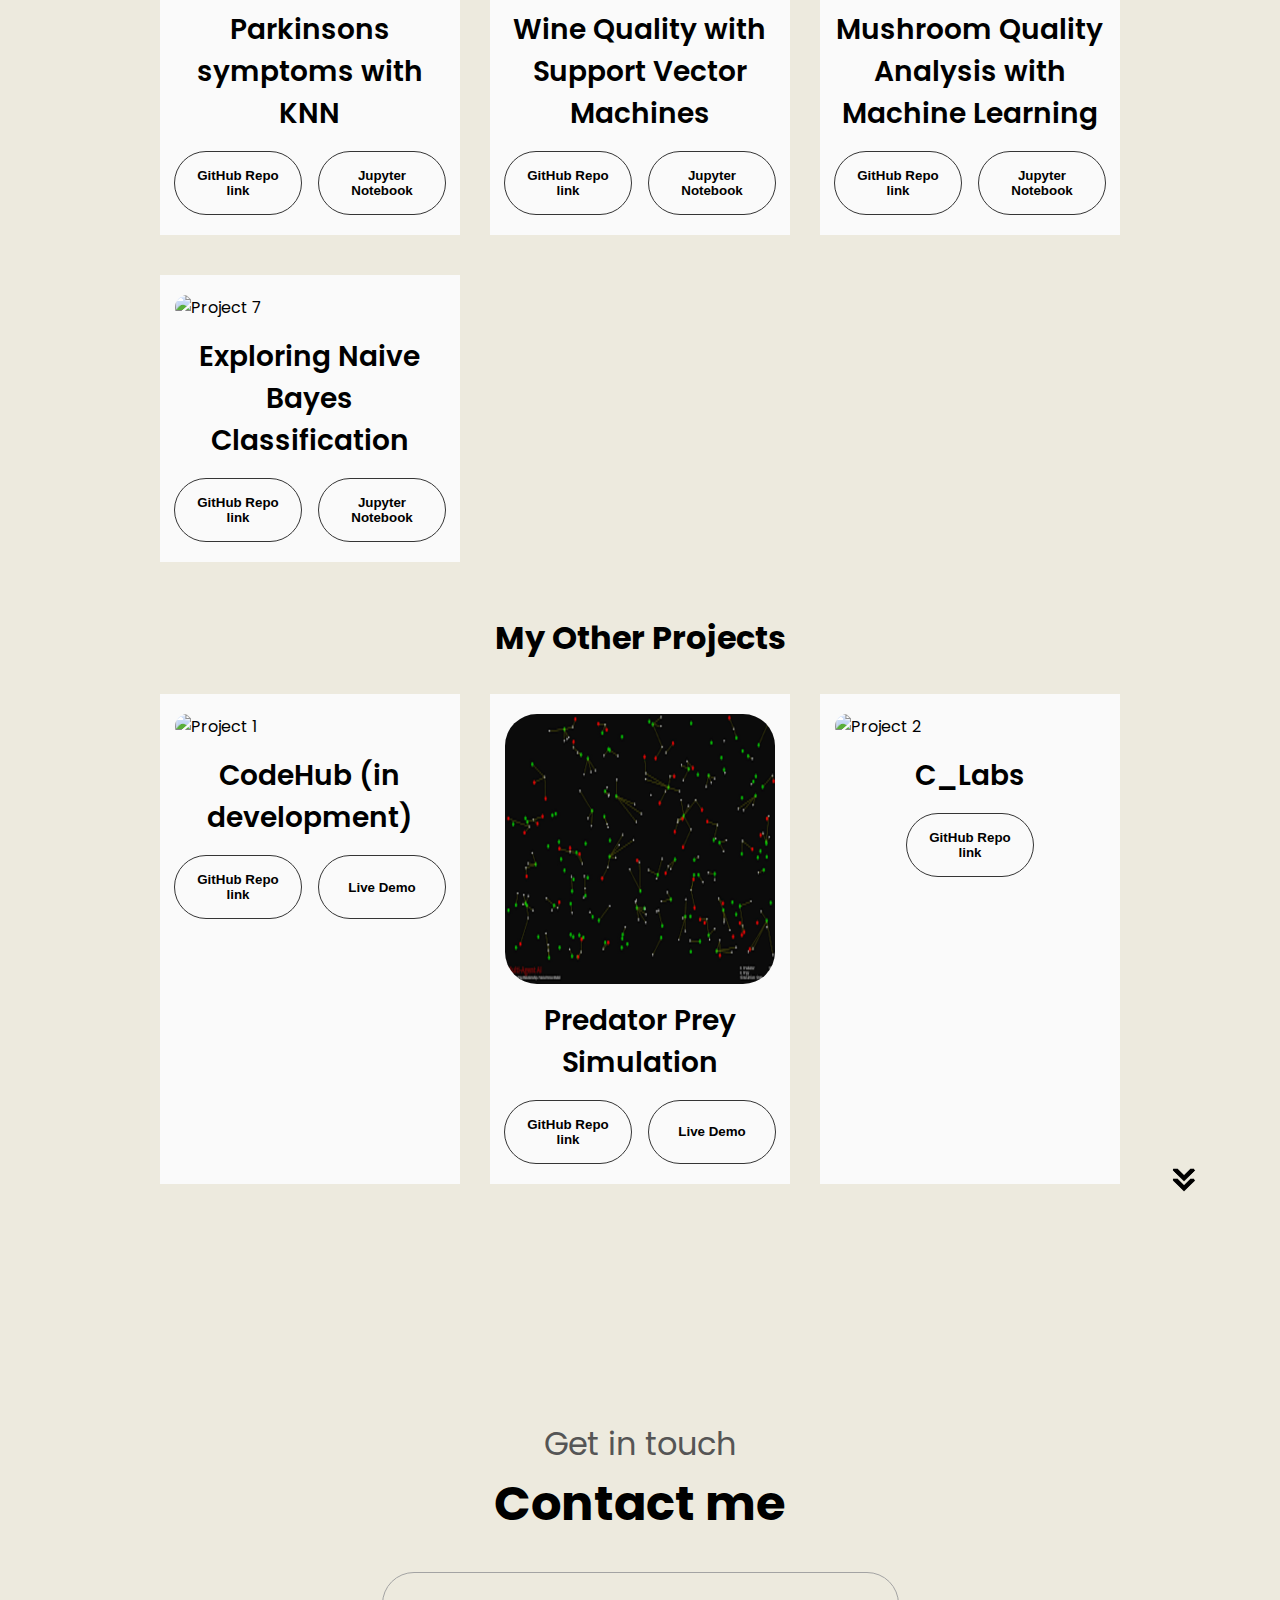
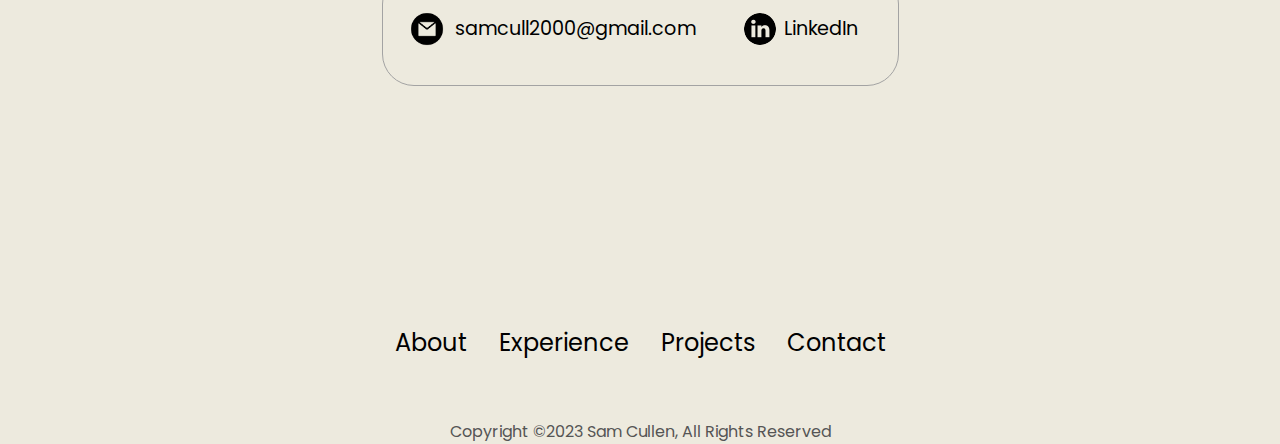
==== commit c519876b: "Updated web page" ====
--- a/index.html
+++ b/index.html
@@ -174,7 +174,7 @@
               <img src="./assets/checkmark.png" alt="Experience icon" class="icon">
               <div>
                 <h3>Responsive Web Design</h3>
-                <p>Basic</p>
+                <p>Intermediate</p>
               </div>
             </article>
           </div>
@@ -244,13 +244,10 @@
         <!-- Copy and paste this div to add more projects -->
         <div class="details-container color-container">
           <div class="article-container">
-            <img src="./assets/iris.jpg" alt="Project 1" class="project-img">
+            <img src="./assets/iris1.jpg" alt="Project 1" class="project-img">
           </div>
           <h2 class="experience-sub-title project-title">Iris Webapp</h2>
           <div class="btn-container">
-            <button class="btn btn-color-2 project-btn" onclick="window.open('https://github.com/SamCull/DataScience/blob/main/Notebooks', '_blank')">
-              GitHub Repo link
-            </button>
             <button class="btn btn-color-2 project-btn" onclick="window.open('https://github.com/SamCull/DataScience/blob/main/Notebooks/Iris%20Webapp.ipynb', '_blank')">
               Jupyter Notebook  
               </button>
@@ -262,9 +259,9 @@
 
         <div class="details-container color-container">
           <div class="article-container">
-            <img src="./assets/machinglearning.jpg" alt="Project 2" class="project-img">
-          </div>
-          <h2 class="experience-sub-title project-title">Machine Learning with Car Accident Data</h2>
+            <img src="./assets/cars.jpg" alt="Project 2" class="project-img">
+          </div>
+          <h2 class="experience-sub-title project-title">Car Accident Trends and Prediction Analysis</h2>
           <div class="btn-container">
             <button class="btn btn-color-2 project-btn" onclick="window.open('https://github.com/SamCull/DataScience/blob/main/Notebooks', '_blank')">
               GitHub Repo link
@@ -277,9 +274,39 @@
 
         <div class="details-container color-container">
           <div class="article-container">
-            <img src="./assets/NN1.jpg" alt="Project 3" class="project-img">
-          </div>
-          <h2 class="experience-sub-title project-title">Machine Learning with Artificial Neural Networks</h2>
+            <img src="./assets/cinema.jpg" alt="Project 2" class="project-img">
+          </div>
+          <h2 class="experience-sub-title project-title">IMDB Movie Reviews with Transformer models</h2>
+          <div class="btn-container">
+            <button class="btn btn-color-2 project-btn" onclick="window.open('https://github.com/SamCull/DataScience/blob/main/Notebooks', '_blank')">
+              GitHub Repo link
+            </button>
+            <button class="btn btn-color-2 project-btn" onclick="window.open('https://github.com/SamCull/DataScience/blob/main/Notebooks/IMDB_Transformer.ipynb', '_blank')">
+            Jupyter Notebook
+            </button>
+          </div>
+        </div> <!-- to here -->
+
+        <div class="details-container color-container">
+          <div class="article-container">
+            <img src="./assets/animals.jpg" alt="Project 2" class="project-img">
+          </div>
+          <h2 class="experience-sub-title project-title">Dog v Cat Convolutional Neural Network</h2>
+          <div class="btn-container">
+            <button class="btn btn-color-2 project-btn" onclick="window.open('https://github.com/SamCull/DataScience/blob/main/Notebooks', '_blank')">
+              GitHub Repo link
+            </button>
+            <button class="btn btn-color-2 project-btn" onclick="window.open('https://github.com/SamCull/DataScience/blob/main/Notebooks/DogsCatsCNN.ipynb', '_blank')">
+            Jupyter Notebook
+            </button>
+          </div>
+        </div> <!-- to here -->
+
+        <div class="details-container color-container">
+          <div class="article-container">
+            <img src="./assets/house.jpg" alt="Project 3" class="project-img">
+          </div>
+          <h2 class="experience-sub-title project-title">Artificial Neural Networks with Real Estate Houses</h2>
           <div class="btn-container">
             <button class="btn btn-color-2 project-btn" onclick="window.open('https://github.com/SamCull/DataScience/blob/main/Notebooks', '_blank')">
               GitHub Repo link
@@ -292,9 +319,9 @@
 
         <div class="details-container color-container">
           <div class="article-container">
-            <img src="./assets/NN2.jpg" alt="Project 4" class="project-img">
-          </div>
-          <h2 class="experience-sub-title project-title">Machine Learning with Artificial Neural Networks 2</h2>
+            <img src="./assets/numbers.jpg" alt="Project 4" class="project-img">
+          </div>
+          <h2 class="experience-sub-title project-title">Artificial Neural Networks with Number Image Predicting</h2>
           <div class="btn-container">
             <button class="btn btn-color-2 project-btn" onclick="window.open('https://github.com/SamCull/DataScience/blob/main/Notebooks', '_blank')">
               GitHub Repo link
@@ -307,9 +334,9 @@
 
         <div class="details-container color-container">
           <div class="article-container">
-            <img src="./assets/KNN.png" alt="Project 5" class="project-img">
-          </div>
-          <h2 class="experience-sub-title project-title">Machine Learning with KNN</h2>
+            <img src="./assets/parkinsons.jpg" alt="Project 5" class="project-img">
+          </div>
+          <h2 class="experience-sub-title project-title">Parkinsons symptoms with KNN</h2>
           <div class="btn-container">
             <button class="btn btn-color-2 project-btn" onclick="window.open('https://github.com/SamCull/DataScience/blob/main/Notebooks', '_blank')">
               GitHub Repo link
@@ -322,9 +349,9 @@
 
         <div class="details-container color-container">
           <div class="article-container">
-            <img src="./assets/SVM.png" alt="Project 6" class="project-img">
-          </div>
-          <h2 class="experience-sub-title project-title">Machine Learning with Support Vector Machines</h2>
+            <img src="./assets/wine.jpg" alt="Project 6" class="project-img">
+          </div>
+          <h2 class="experience-sub-title project-title">Wine Quality with Support Vector Machines</h2>
           <div class="btn-container">
             <button class="btn btn-color-2 project-btn" onclick="window.open('https://github.com/SamCull/DataScience/blob/main/Notebooks', '_blank')">
               GitHub Repo link
@@ -337,9 +364,24 @@
 
         <div class="details-container color-container">
           <div class="article-container">
-            <img src="./assets/naivebayes.png" alt="Project 7" class="project-img">
-          </div>
-          <h2 class="experience-sub-title project-title">Machine Learning with Naive Bayes</h2>
+            <img src="./assets/mushroom.jpg" alt="Project 6" class="project-img">
+          </div>
+          <h2 class="experience-sub-title project-title">Mushroom Quality Analysis with Machine Learning</h2>
+          <div class="btn-container">
+            <button class="btn btn-color-2 project-btn" onclick="window.open('https://github.com/SamCull/DataScience/blob/main/Notebooks', '_blank')">
+              GitHub Repo link
+            </button>
+            <button class="btn btn-color-2 project-btn" onclick="window.open('https://github.com/SamCull/DataScience/blob/main/Notebooks/Mushroom_quality.ipynb', '_blank')">
+            Jupyter Notebook
+            </button>
+          </div>
+        </div> <!-- to here -->
+
+        <div class="details-container color-container">
+          <div class="article-container">
+            <img src="./assets/naive.jpg" alt="Project 7" class="project-img">
+          </div>
+          <h2 class="experience-sub-title project-title">Exploring Naive Bayes Classification</h2>
           <div class="btn-container">
             <button class="btn btn-color-2 project-btn" onclick="window.open('https://github.com/SamCull/DataScience/blob/main/Notebooks', '_blank')">
               GitHub Repo link
@@ -364,6 +406,9 @@
             <button class="btn btn-color-2 project-btn" onclick="window.open('https://github.com/SamCull/CodeHub', '_blank')">
               GitHub Repo link
             </button>
+            <button class="btn btn-color-2 project-btn" onclick="window.open('codehub.html')">
+              Live Demo
+            </button>
           </div>
         </div> <!-- to here -->
 
@@ -375,6 +420,9 @@
           <div class="btn-container">
             <button class="btn btn-color-2 project-btn" onclick="window.open('https://github.com/SamCull/Wa-tor', '_blank')">
               GitHub Repo link
+            </button>
+            <button class="btn btn-color-2 project-btn" onclick="window.open('wator.html')">
+              Live Demo
             </button>
           </div>
         </div> <!-- to here -->
--- a/style.css
+++ b/style.css
@@ -30,6 +30,7 @@
 a,
 .btn {
   transition: all 300ms ease;
+  margin-bottom: 20px;
 }
 
 /* Desktop nav */
@@ -405,6 +406,7 @@
   font-weight: 600;
   font-size: 1.75rem;
   margin-bottom: 2rem;
+  text-align: center;
 }
 
 .experience-details-container {
@@ -489,6 +491,7 @@
   border-radius: 2rem;
   width: 90%;
   height: 90%;
+  margin-top: 20px;
 }
 .project-title{
 margin: 1rem;
